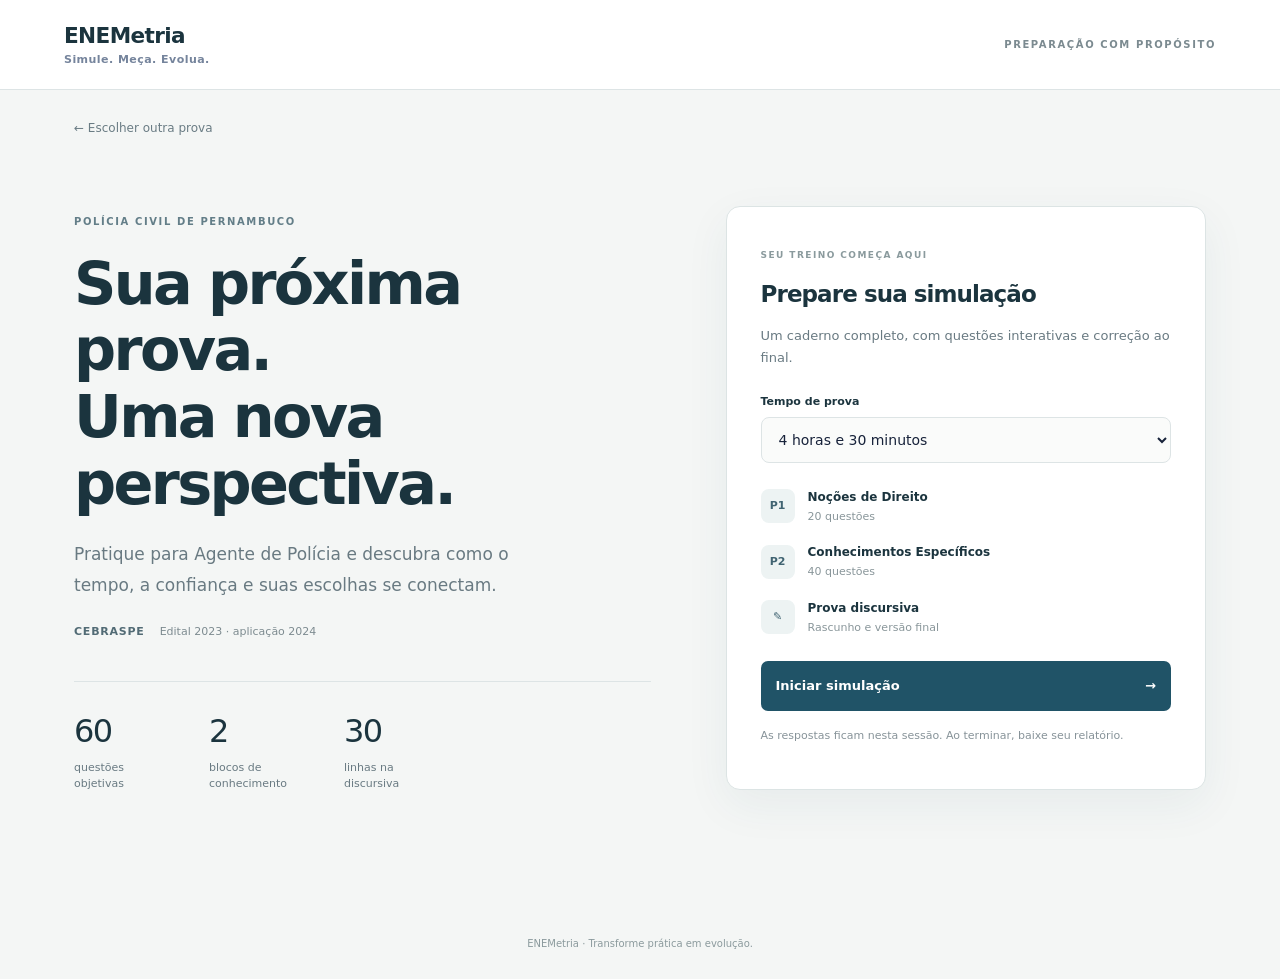
==== pcpe.html @ 859ebe17 "Style the PC PE finalization confirmation within the page" ====
<!doctype html>
<html lang="pt-BR">
<head>
  <meta charset="utf-8"><meta name="viewport" content="width=device-width,initial-scale=1">
  <meta name="theme-color" content="#183d51"><title>PC PE · Agente de Polícia | ENEMetria</title>
  <link rel="stylesheet" href="concursos.css"><link rel="stylesheet" href="pcpe-simulator.css?v=20261107d">
</head>
<body class="pcpe-page">
<header class="top"><a class="brand" href="index.html">ENEMetria <span>Simule. Meça. Evolua.</span></a><span class="header-label">PREPARAÇÃO COM PROPÓSITO</span></header>
<main class="shell">
  <a class="back" href="index.html">← Escolher outra prova</a>
  <section id="setup" class="setup-layout">
    <div class="intro"><p class="eyebrow">POLÍCIA CIVIL DE PERNAMBUCO</p><h1>Sua próxima prova.<br>Uma nova perspectiva.</h1><p class="intro-copy">Pratique para Agente de Polícia e descubra como o tempo, a confiança e suas escolhas se conectam.</p><div class="exam-id"><span>CEBRASPE</span><span>Edital 2023 · aplicação 2024</span></div><div class="setup-facts"><div><strong>60</strong><span>questões objetivas</span></div><div><strong>2</strong><span>blocos de conhecimento</span></div><div><strong>30</strong><span>linhas na discursiva</span></div></div></div>
    <div class="setup-card"><span class="step-label">SEU TREINO COMEÇA AQUI</span><h2>Prepare sua simulação</h2><p>Um caderno completo, com questões interativas e correção ao final.</p><label for="duration">Tempo de prova</label><select id="duration"><option value="270">4 horas e 30 minutos</option><option value="300">5 horas</option></select><div class="setup-outline"><p><b>P1</b><span>Noções de Direito<small>20 questões</small></span></p><p><b>P2</b><span>Conhecimentos Específicos<small>40 questões</small></span></p><p><b>✎</b><span>Prova discursiva<small>Rascunho e versão final</small></span></p></div><button id="start" class="primary-action">Iniciar simulação <span>→</span></button><p class="session-note">As respostas ficam nesta sessão. Ao terminar, baixe seu relatório.</p></div>
  </section>
  <section id="exam" hidden>
    <div class="exam-heading"><div><p class="eyebrow">AGENTE DE POLÍCIA · PC PE</p><h1>Seu caderno de prova</h1></div><span class="exam-id">CEBRASPE · 2024</span></div>
    <div class="test-head"><div class="clock-group"><div><span>TEMPO DECORRIDO</span><strong id="elapsed">00:00:00</strong></div><div><span>TEMPO RESTANTE</span><strong id="remaining">04:30:00</strong></div></div><div class="actions"><button id="pause" class="secondary">Pausar</button><button id="finish">Finalizar prova</button></div></div>
    <p id="paused" class="pause-notice" hidden>Simulação pausada. Retome quando estiver pronto.</p>
    <div id="workspace"><div id="stats" class="stats-grid" aria-live="off"></div><div id="area-times" class="area-times"></div>
      <section class="block-card"><div class="block-heading"><span class="block-number">P1</span><div><h2>Noções de Direito</h2><p>Questões 01–20</p></div><span id="p1-progress" class="block-progress">0 de 20</span></div><div id="p1"></div></section>
      <section class="block-card"><div class="block-heading"><span class="block-number">P2</span><div><h2>Conhecimentos Específicos</h2><p>Questões 21–60</p></div><span id="p2-progress" class="block-progress">0 de 40</span></div><div id="p2"></div></section>
      <div class="legend"><span><i class="legend-unseen"></i>Não visitada</span><span><i class="legend-answered"></i>Respondida</span><span><i class="legend-skipped"></i>Pulada</span></div>
      <section class="essay-card"><div><p class="eyebrow">PROVA DISCURSIVA</p><h2>Integração dos sistemas de informação em segurança pública</h2><p>Organize suas ideias no rascunho e redija sua versão final.</p></div><div class="actions"><button id="draft" class="secondary">Abrir rascunho</button><button id="final-text">Abrir versão final</button></div></section>
    </div>
  </section>
  <section id="results" hidden><div class="result-heading"><p class="eyebrow">CADA SIMULAÇÃO É UM PASSO ADIANTE</p><h1>Seu desempenho, em perspectiva.</h1><p id="summary"></p><p class="key-note">Correção pelo gabarito oficial <strong>preliminar</strong> fornecido · aplicação em 25/02/2024.</p></div><div id="score-cards" class="score-cards"></div><section class="block-card"><h2>Desempenho por disciplina</h2><div id="subject-results" class="table-scroll"></div></section><section class="block-card"><h2>Sua estratégia de prova</h2><div id="strategy"></div></section><section class="block-card"><h2>Revisão das questões</h2><p class="muted">Compare sua resposta com o gabarito preliminar e observe seu tempo e confiança.</p><div id="question-results" class="table-scroll"></div></section><details class="report-details"><summary>Consultar gabarito preliminar utilizado</summary><div id="answer-key" class="answer-key"></div></details><div class="results-actions"><button id="download">Baixar relatório completo · TXT</button><button id="again" class="secondary">Nova simulação</button></div></section>
</main>
<footer>ENEMetria · Transforme prática em evolução.</footer>
<dialog id="question-dialog" class="exam-dialog" aria-labelledby="question-title">
  <div class="viewer-toolbar"><div><span class="viewer-label">CADERNO DE PROVA</span><span id="question-subject"></span></div><div class="viewer-tools"><span id="question-time">00:00</span><button id="pause-question" class="toolbar-pause" aria-label="Pausar prova">Pausar</button><button id="close-question" class="close-icon" aria-label="Fechar questão" title="Fechar questão">×</button></div></div>
  <div id="question-scroll" class="paper-scroll"><article class="exam-paper"><div class="paper-masthead"><span>CEBRASPE · PC PE</span><span>AGENTE DE POLÍCIA · 2024</span></div><div id="context" class="paper-context"></div><div class="question-heading"><h2 id="question-title" tabindex="-1"></h2><span id="question-block"></span></div><div id="figure"></div><div id="prompt" class="reading"></div><div id="alternatives" role="group" aria-label="Alternativas"></div></article></div>
  <div class="response-footer"><div id="confidence" hidden><div class="confidence-caption"><strong>Qual é seu nível de confiança?</strong><span>1 · muito baixa &nbsp; / &nbsp; 5 · muito alta</span></div><div id="confidence-buttons" class="confidence-options" role="group" aria-label="Nível de confiança"></div></div><p id="confidence-warning" class="confidence-warning" role="alert" hidden></p><p id="saved" class="saved-status" role="status">Selecione uma alternativa ou feche a questão para pulá-la.</p></div>
</dialog>
<dialog id="essay-dialog" class="exam-dialog essay-dialog" aria-labelledby="essay-title"><div class="viewer-toolbar"><div><span class="viewer-label">PROVA DISCURSIVA</span><span id="essay-title"></span></div><div class="viewer-tools"><button id="pause-essay" class="toolbar-pause">Pausar</button><button id="close-essay" class="close-icon" aria-label="Fechar discursiva" title="Fechar discursiva">×</button></div></div><div class="paper-scroll"><article class="exam-paper"><div class="paper-masthead"><span>CEBRASPE · PC PE</span><span>ATÉ 30 LINHAS</span></div><details class="discursive-proposal" open><summary>Proposta da prova discursiva</summary><div id="discursive-text" class="reading"></div></details><label for="essay">Sua resposta</label><textarea id="essay" rows="18" placeholder="Comece a escrever aqui..."></textarea><p id="essay-count" class="muted"></p><p class="session-note">A quebra das linhas varia com a tela. Confira o limite de 30 linhas no formato definitivo. A redação é registrada para revisão, sem nota automática.</p></article></div></dialog>
<dialog id="finish-dialog" class="finish-dialog" aria-labelledby="finish-title"><p class="eyebrow">CONCLUIR SIMULAÇÃO</p><h2 id="finish-title">Pronto para conferir seu desempenho?</h2><p id="finish-overview"></p><p class="muted">Ao finalizar, suas respostas serão comparadas com o gabarito preliminar.</p><div class="actions"><button id="cancel-finish" class="secondary">Voltar à prova</button><button id="confirm-finish">Finalizar e corrigir</button></div></dialog>
<script src="pcpe-questions.js?v=20261107b"></script><script src="pcpe.js?v=20261107d"></script>
</body></html>
---- concursos.css ----
:root{font-family:Inter,system-ui,-apple-system,"Segoe UI",sans-serif;color:#17223a;background:#f5f7fb;line-height:1.5}*{box-sizing:border-box}body{margin:0}.top{background:#fff;border-bottom:1px solid #e1e7f0;padding:20px max(5vw,24px)}.brand{font-size:1.35rem;font-weight:800;color:#162f5d;text-decoration:none;letter-spacing:-.03em}.brand span{display:block;font-size:.69rem;letter-spacing:.04em;color:#75849c;font-weight:600}.home{max-width:1100px;margin:0 auto;padding:85px 24px}.eyebrow,.tag{color:#326bbd;font-weight:800;letter-spacing:.12em;font-size:.72rem}.home h1{font-size:clamp(2.6rem,6vw,4.7rem);letter-spacing:-.055em;line-height:1.08;margin:12px 0}.lead{font-size:1.15rem;max-width:620px;color:#63728a}.cards{display:grid;grid-template-columns:repeat(2,1fr);gap:22px;margin-top:52px}.card{display:flex;flex-direction:column;text-decoration:none;background:#fff;border:1px solid #e0e7f0;color:#182744;border-radius:18px;padding:30px;min-height:270px;box-shadow:0 12px 35px #21334a0a;transition:transform .2s,box-shadow .2s}.card:hover,.card:focus-visible{transform:translateY(-4px);box-shadow:0 18px 40px #21334a1c}.icon{font-size:1.5rem;color:#ba6a1b;background:#fff2e1;width:48px;height:48px;border-radius:14px;display:grid;place-items:center;margin-bottom:22px}.icon.blue{background:#e8f0ff;color:#326bbd}.card h2{font-size:2rem;letter-spacing:-.04em;margin:6px 0}.card p{color:#68778c;margin:0 0 26px;max-width:370px}.card strong{color:#285fae;margin-top:auto}.card strong span{padding-left:8px}footer{text-align:center;color:#8390a2;font-size:.8rem;padding:28px}.shell{max-width:1120px;margin:auto;padding:35px 24px 70px}.back{color:#326bbd;text-decoration:none;font-weight:700}.hero{margin:34px 0 25px}.hero h1{font-size:clamp(2rem,5vw,3.5rem);letter-spacing:-.04em;margin:3px 0}.hero p{color:#63728a;max-width:750px}.panel{background:#fff;border:1px solid #dfe7f2;border-radius:16px;padding:24px;margin:18px 0;box-shadow:0 8px 24px #21334a08}.panel h2{margin:0 0 8px;font-size:1.3rem}.muted{color:#61718a}.facts{display:flex;gap:12px;flex-wrap:wrap;margin:20px 0}.fact{background:#edf3fd;border-radius:10px;padding:10px 14px;font-size:.9rem;font-weight:650;color:#244c87}label{display:block;font-weight:650;margin:14px 0 6px}select,input,textarea{font:inherit;border:1px solid #cad5e3;border-radius:8px;padding:10px;color:#17223a;background:white;max-width:100%}textarea{width:100%;resize:vertical}button,.button{font:inherit;font-weight:700;border:0;border-radius:9px;padding:11px 17px;background:#245eb0;color:#fff;cursor:pointer;text-decoration:none;display:inline-block}button:hover,.button:hover{background:#174887}.secondary{background:#e9eff8;color:#274a79}.secondary:hover{background:#d9e5f4}.danger{background:#fff0ed;color:#a5362b}.danger:hover{background:#ffe1dc}.actions{display:flex;flex-wrap:wrap;gap:10px;margin-top:18px}.hidden{display:none!important}.test-head{display:flex;align-items:center;justify-content:space-between;gap:15px;flex-wrap:wrap;position:sticky;top:0;z-index:2;background:#f5f7fb;padding:12px 0}.timer{font-size:1.7rem;font-weight:800;font-variant-numeric:tabular-nums;color:#1c4e93}.grid{display:grid;grid-template-columns:repeat(auto-fill,minmax(200px,1fr));gap:10px}.question{border:1px solid #e3e9f1;border-radius:10px;padding:10px}.question strong{display:block;margin-bottom:5px}.choices{display:flex;flex-wrap:wrap;gap:3px}.choices label{display:flex;align-items:center;gap:2px;font-weight:500;margin:0;font-size:.85rem}.choices input{padding:0;accent-color:#245eb0}.report{white-space:pre-line}.meter{height:10px;background:#e8eef7;border-radius:9px;overflow:hidden}.meter span{display:block;background:#3478d0;height:100%}.notice{background:#fff8e8;border-left:4px solid #e7af3e;padding:12px 14px;border-radius:5px;color:#745922}.pdf-frame{width:100%;height:70vh;border:1px solid #dce4ef;border-radius:8px}.progress{font-size:.85rem;color:#536980}.results-grid{display:grid;grid-template-columns:repeat(auto-fit,minmax(180px,1fr));gap:12px}.result-box{padding:15px;background:#f1f5fb;border-radius:10px}.result-box strong{display:block;font-size:1.5rem}.review{columns:3;line-height:1.9}.alert{color:#a13225;font-weight:700}@media(max-width:650px){.home{padding:50px 20px}.cards{grid-template-columns:1fr;margin-top:35px}.card{min-height:230px}.shell{padding:25px 16px 60px}.panel{padding:17px}.review{columns:1}.grid{grid-template-columns:repeat(auto-fill,minmax(160px,1fr))}}
---- pcpe-simulator.css ----
[hidden]{display:none!important}
.pcpe-page{--ink:#1b343e;--teal:#205367;--muted:#697a82;--line:#dde4e5;--paper:#fffefa;background:#f4f6f5;color:var(--ink)}
.pcpe-page .top{display:flex;justify-content:space-between;align-items:center;background:#fff;border-bottom:1px solid var(--line);padding:20px max(5vw,24px)}.pcpe-page .brand{color:var(--ink)}.header-label{color:#7b8a90;font-size:10px;font-weight:700;letter-spacing:.16em}.pcpe-page .shell{max-width:1180px;padding-top:25px}.pcpe-page .back{font-size:12px;color:#6a7c84;font-weight:500}.pcpe-page button{background:var(--teal);border-radius:7px;font-size:13px;transition:background .16s,box-shadow .16s}.pcpe-page button:hover{background:#143f52}.pcpe-page button.secondary{background:#edf1f1;color:#34515d}.pcpe-page button.secondary:hover{background:#e0e8e8}.pcpe-page .eyebrow{font-size:10px;color:#637e88;letter-spacing:.16em}.pcpe-page h1,.pcpe-page h2,.pcpe-page h3{color:var(--ink)}.pcpe-page h1{letter-spacing:-.045em;line-height:1.13}.setup-layout{display:grid;grid-template-columns:1.2fr 1fr;gap:75px;align-items:center;padding:65px 0 45px}.intro h1{font-size:clamp(2.7rem,4.6vw,4.2rem);font-weight:650;margin:22px 0}.intro-copy{font-size:17px;color:var(--muted);line-height:1.8;max-width:480px}.exam-id{display:flex;gap:15px;color:#7d8b90;font-size:11px;margin:24px 0}.exam-id span:first-child{font-weight:800;color:#526b75;letter-spacing:.07em}.setup-facts{display:flex;gap:35px;border-top:1px solid var(--line);margin-top:40px;padding-top:25px}.setup-facts strong{display:block;font-size:32px;font-weight:500;letter-spacing:-.05em}.setup-facts span{display:block;font-size:11px;color:var(--muted);max-width:100px;line-height:1.5;margin-top:5px}.setup-card{background:white;padding:34px;border:1px solid #dce4e4;border-radius:14px;box-shadow:0 15px 45px #254b5910}.step-label{font-size:9px;letter-spacing:.16em;color:#8a9a9d;font-weight:750}.setup-card h2{font-size:23px;letter-spacing:-.04em;margin:12px 0}.setup-card>p{font-size:13px;color:var(--muted);line-height:1.7}.setup-card label{font-size:11px;margin-top:25px}.setup-card select{width:100%;border-color:var(--line);font-size:14px;padding:13px;background:#fafbfa}.setup-outline{margin:25px 0}.setup-outline p{display:flex;gap:13px;align-items:center;margin:18px 0}.setup-outline b{background:#edf3f3;border-radius:8px;display:grid;place-items:center;width:34px;height:34px;font-size:11px;color:#416472}.setup-outline span{font-size:12px;font-weight:650}.setup-outline small{display:block;font-size:11px;font-weight:400;color:#89969a;margin-top:3px}.pcpe-page .primary-action{width:100%;display:flex;justify-content:space-between;padding:15px}.pcpe-page .session-note{font-size:11px;line-height:1.6;color:#879399;margin-top:16px}.exam-heading{display:flex;align-items:center;justify-content:space-between;margin:35px 0 25px}.exam-heading h1{font-size:32px;margin:8px 0}.pcpe-page .test-head{background:#fff;border:1px solid var(--line);border-radius:10px;padding:15px 22px;top:10px;box-shadow:0 6px 25px #254b5908;margin-bottom:20px}.clock-group{display:flex;gap:40px}.clock-group span{display:block;font-size:8px;color:#84969b;letter-spacing:.12em}.clock-group strong{font-size:22px;font-variant-numeric:tabular-nums;font-weight:550;letter-spacing:-.03em}.pcpe-page .actions{margin-top:0}.stats-grid{display:grid;grid-template-columns:repeat(4,1fr);gap:12px;margin:20px 0 12px}.stat{padding:18px 20px;background:#eef2f1;border-radius:9px}.stat strong{font-size:25px;letter-spacing:-.04em;display:block;font-weight:550}.stat span{font-size:11px;color:#7a898f}.area-times{font-size:11px;color:#849397;padding:2px 0 15px;line-height:2}.block-card{background:white;border:1px solid var(--line);border-radius:12px;padding:26px;margin:18px 0}.block-heading{display:flex;align-items:center;gap:14px;margin-bottom:24px;padding-bottom:20px;border-bottom:1px solid #edf0ef}.block-number{width:44px;height:44px;display:grid;place-items:center;background:#eaf1f1;border-radius:10px;color:#386172;font-size:14px;font-weight:750}.block-heading h2{margin:0;font-size:19px;letter-spacing:-.03em}.block-heading p{margin:3px 0 0;font-size:11px;color:#839296}.block-progress{margin-left:auto;font-size:11px;color:#6f858d}.subject-group{display:grid;grid-template-columns:210px 1fr;gap:20px;padding:11px 0}.subject-group h3{font-size:11px;font-weight:550;color:#687d86;margin:10px 0}.question-panel{display:flex;gap:7px;flex-wrap:wrap}.pcpe-page .q-button{width:39px;height:39px;padding:0;background:#f7f9f8;color:#6e828a;border:1px solid #e3e9e8;font-size:12px;font-weight:550}.pcpe-page .q-button:hover{background:#e6eeee;color:#214c60}.pcpe-page .q-button.answered{background:#28566a;color:white;border-color:#28566a}.pcpe-page .q-button.skipped{background:#fbf0d7;color:#8d701f;border-color:#efdfb5}.pcpe-page .q-button.active{box-shadow:0 0 0 2px #8caebd}.legend{display:flex;justify-content:flex-end;gap:18px;font-size:10px;color:#869397;margin:18px 0 25px}.legend span{display:flex;align-items:center;gap:5px}.legend i{width:8px;height:8px;border-radius:2px;border:1px solid #d5dfdf}.legend-answered{background:#28566a}.legend-skipped{background:#fbf0d7}.essay-card{display:flex;justify-content:space-between;align-items:center;gap:25px;border:1px solid #d8e2e3;background:#edf2f2;padding:28px;border-radius:12px}.essay-card h2{font-size:20px;max-width:580px;line-height:1.4;letter-spacing:-.02em}.essay-card p:not(.eyebrow){font-size:12px;color:#7c8c93}.essay-card .actions{flex-shrink:0;max-width:180px}.pause-notice{padding:24px;background:#fdf5e4;border-radius:10px;color:#89723c}
/* A clean viewer around a typeset exam sheet. */
.exam-dialog{border:1px solid #dce1e2;border-radius:12px;padding:0;width:min(1040px,96vw);max-width:1040px;height:min(900px,94dvh);max-height:94dvh;color:#202c32;box-shadow:0 35px 120px #0b263a55;background:#e9eded;overflow:hidden}.exam-dialog[open]{display:grid;grid-template-rows:auto minmax(0,1fr) auto}.exam-dialog::backdrop{background:#142c3dbb;backdrop-filter:blur(3px)}.viewer-toolbar{display:flex;justify-content:space-between;align-items:center;gap:15px;background:#fafcfc;border-bottom:1px solid #d8e0e1;padding:14px 22px;font-family:Inter,system-ui,sans-serif}.viewer-toolbar>div:first-child{display:flex;flex-direction:column;gap:3px}.viewer-label{font-size:8px;font-weight:750;letter-spacing:.16em;color:#91a0a5}.viewer-toolbar #question-subject,.viewer-toolbar #essay-title{font-size:12px;font-weight:600;color:#455f6b}.viewer-tools{display:flex;align-items:center;gap:15px}.viewer-tools #question-time{font-size:12px;font-variant-numeric:tabular-nums;color:#778b94}.pcpe-page .toolbar-pause{font-size:11px;padding:5px 8px;background:transparent;color:#597581;border:1px solid #dce5e6}.pcpe-page .close-icon{font-size:27px;font-weight:300;line-height:1;width:32px;height:32px;padding:0;background:transparent;color:#687e86;display:grid;place-items:center;border-radius:50%}.pcpe-page .close-icon:hover{background:#e8eeee;color:#173b4e}.paper-scroll{overflow:auto;overscroll-behavior:contain;scrollbar-gutter:stable;padding:30px 40px}.exam-paper{max-width:800px;margin:0 auto;background:var(--paper);padding:42px 50px 50px;box-shadow:0 2px 9px #35495313;min-height:100%;font-family:Georgia,'Times New Roman',serif;font-size:17px;line-height:1.65;color:#262d31}.paper-masthead{display:flex;justify-content:space-between;gap:15px;border-bottom:1px solid #7d8588;padding-bottom:11px;margin-bottom:26px;font-family:system-ui,sans-serif;font-size:8px;letter-spacing:.08em;color:#6c7579;font-weight:650}.question-heading{display:flex;justify-content:space-between;align-items:center;border-top:2px solid #303e44;border-bottom:1px solid #c4c8c8;margin:25px 0 20px;padding:8px 0}.question-heading h2{margin:0;font-family:Georgia,'Times New Roman',serif;font-size:19px;font-weight:bold;color:#263b44}.question-heading span{font-size:9px;font-family:system-ui,sans-serif;color:#899196;letter-spacing:.07em}.reading{line-height:1.7;white-space:normal}.reading p{margin:0 0 1em;text-align:justify;overflow-wrap:break-word}.reading p:last-child{margin-bottom:0}.paper-context{margin-bottom:32px}.context-title{font-family:Georgia,serif;font-size:14px;font-weight:700;margin:0 0 15px}.paper-context .reading{font-size:16px;line-height:1.65}.roman-item{display:grid;grid-template-columns:30px 1fr;gap:8px;margin:13px 0;text-align:justify}.roman-item strong{font-weight:400}.pcpe-page .alternative{display:flex;align-items:baseline;gap:15px;width:100%;border:1px solid transparent;background:transparent;color:#30383c;text-align:left;padding:11px 10px;margin:4px -10px;box-sizing:content-box;border-radius:5px;font:inherit;line-height:1.55;white-space:normal;font-weight:400}.pcpe-page .alternative:hover{background:#eff3f2;border-color:#e1e8e6}.alternative .choice-letter{font-family:system-ui,sans-serif;border:1px solid #a1adb0;border-radius:50%;font-size:11px;font-weight:600;min-width:23px;height:23px;line-height:22px;text-align:center;flex-shrink:0;color:#61727a}.alternative .choice-text{white-space:pre-line}.pcpe-page .alternative.selected{background:#eaf1f3;border-color:#bacdd4;color:#203f50}.alternative.selected .choice-letter{background:#2b5a6d;color:white;border-color:#2b5a6d}.response-footer{background:#fff;border-top:1px solid #d6e0e2;padding:14px 24px;font-family:system-ui,sans-serif}.response-footer #confidence{display:flex;justify-content:space-between;align-items:center;gap:20px}.confidence-caption strong{display:block;font-size:12px;font-weight:650;color:#345363}.confidence-caption span{display:block;font-size:10px;color:#8c9b9f;margin-top:4px}.confidence-options{display:flex;gap:7px}.pcpe-page .confidence-options button{background:#f3f6f6;color:#3d626f;border:1px solid #cfdddf;width:38px;height:38px;padding:0;border-radius:50%;font-size:13px}.pcpe-page .confidence-options button:hover{background:#28566a;border-color:#28566a;color:#fff}.saved-status{font-size:11px;color:#7c8e96;line-height:1.5;margin:0}.saved-status.success{color:#36705d}.response-footer #confidence:not([hidden])~.saved-status{margin-top:7px}.confidence-warning{font-size:12px;line-height:1.5;color:#965824;background:#fff5e8;border-left:3px solid #d6a059;padding:9px 12px;margin:10px 0 0;border-radius:3px}.paper-scroll table{border-collapse:collapse;margin:20px auto;font:14px Georgia,serif;background:#fffefa;color:#2c363a}.paper-scroll th,.paper-scroll td{border:1px solid #939c9d;padding:5px 10px;text-align:center}.paper-scroll th{font-weight:700;background:#f0f1ed}.table-scroll{overflow-x:auto}.figure-caption{font-size:12px;text-align:center;color:#747d7f}.chart{width:100%;max-width:650px;display:block;margin:15px auto}.exam-paper #figure h3{font-size:14px;text-align:center;font-weight:400}.discursive-proposal summary{font-size:16px;font-weight:700;cursor:pointer;margin:15px 0}.discursive-proposal .reading{font-size:15px}.exam-paper label{font-family:system-ui,sans-serif;font-size:12px;margin:25px 0 10px}.essay-dialog{grid-template-rows:auto minmax(0,1fr)!important}.essay-dialog textarea{font:17px/30px Georgia,serif;border:1px solid #d7dedc;border-radius:2px;padding:10px 13px;background:repeating-linear-gradient(#fffefa,#fffefa 29px,#e5e8e4 29px,#e5e8e4 30px);width:100%;resize:vertical}.essay-dialog .muted{font-family:system-ui,sans-serif;font-size:11px}.result-heading{max-width:750px;margin:45px 0 30px}.result-heading h1{font-size:42px;font-weight:600}.result-heading>p:not(.eyebrow){color:#7f8f96;font-size:13px}.key-note{font-size:11px!important;color:#8b999e!important}.score-cards{display:grid;grid-template-columns:repeat(3,1fr);gap:16px}.score-card{background:#fff;border:1px solid var(--line);border-radius:12px;padding:24px}.score-card.featured{background:#214f61;color:#fff;border-color:#214f61}.score-card>span{font-size:11px;color:#7f939b}.score-card.featured>span{color:#b7d0d8}.score-card strong{font-size:42px;font-weight:500;letter-spacing:-.06em;display:block;margin:9px 0}.score-card strong small{font-size:19px;opacity:.5;letter-spacing:0}.score-card p{font-size:11px;color:#88999f}.score-card.featured p{color:#b7d0d8}.score-card .score-bar{height:4px;background:#e8eeee;border-radius:4px;overflow:hidden}.score-card.featured .score-bar{background:#527785}.score-bar span{display:block;height:100%;background:#75a99d}.block-card>h2{font-size:18px;font-weight:600;letter-spacing:-.03em;margin:0 0 20px}.block-card table{width:100%;border-collapse:collapse;font-size:12px}.block-card th{font-size:9px;font-weight:600;color:#8b9ba1;letter-spacing:.04em;text-transform:uppercase;text-align:left;border-bottom:1px solid #dce5e5;padding:10px}.block-card td{padding:12px 10px;border-bottom:1px solid #edf1f0;color:#5d7781}.badge{font-size:10px;display:inline-block;background:#eef5f1;color:#398067;padding:3px 8px;border-radius:5px;white-space:nowrap}.badge.wrong{color:#a05955;background:#f9eeec}.badge.blank{color:#9a8a68;background:#f6f2e9}.strategy-grid{display:grid;grid-template-columns:repeat(4,1fr);gap:12px}.strategy-grid span{font-size:11px;color:#8a999f}.strategy-grid strong{display:block;font-size:23px;font-weight:500;color:#3a5c6c;margin-bottom:5px}.results-actions{display:flex;gap:12px;margin:25px 0}.report-details{font-size:12px;color:#7a8b91;margin:25px 0}.report-details summary{cursor:pointer}.answer-key{line-height:2.4;word-spacing:10px;padding:20px;background:white;border:1px solid var(--line);border-radius:8px;margin-top:10px}.pcpe-page button:focus-visible,.pcpe-page a:focus-visible{outline:3px solid #c99e54;outline-offset:3px}.pcpe-page footer{font-size:10px;color:#8b9a9d}
@media(max-width:900px){.setup-layout{gap:30px}.intro h1{font-size:40px}.setup-card{padding:25px}.subject-group{grid-template-columns:170px 1fr}.essay-card{display:block}.essay-card .actions{max-width:none;margin-top:20px}.paper-scroll{padding:20px}.exam-paper{padding:30px 35px}.strategy-grid{grid-template-columns:repeat(2,1fr)}}
@media(max-width:600px){.header-label{display:none}.pcpe-page .top{padding:17px 20px}.pcpe-page .shell{padding:20px 16px 45px}.setup-layout{grid-template-columns:1fr;padding:30px 0;gap:30px}.intro h1{font-size:38px}.intro-copy{font-size:15px}.setup-facts{gap:30px;margin-top:25px;padding-top:20px}.setup-facts strong{font-size:28px}.exam-heading h1{font-size:26px}.exam-heading .exam-id{display:none}.pcpe-page .test-head{padding:13px;gap:15px;top:5px}.clock-group{gap:24px}.clock-group strong{font-size:20px}.clock-group span{font-size:7px}.pcpe-page .test-head .actions{margin:0}.pcpe-page .test-head button{font-size:11px;padding:9px 12px}.stats-grid{grid-template-columns:repeat(2,1fr);gap:8px}.stat{padding:13px 16px}.stat strong{font-size:22px}.block-card{padding:18px 15px}.block-heading{gap:10px}.block-heading h2{font-size:16px}.block-number{width:34px;height:34px;font-size:11px}.block-progress{font-size:10px}.subject-group{display:block;padding:6px 0}.subject-group h3{margin:10px 0;font-size:10px}.pcpe-page .q-button{width:38px;height:38px}.question-panel{gap:6px}.legend{justify-content:center;font-size:9px;gap:13px}.essay-card{padding:20px}.essay-card h2{font-size:18px}.exam-dialog{width:100vw;max-width:100vw;height:100dvh;max-height:100dvh;border-radius:0;border:0;margin:0}.viewer-toolbar{padding:10px 12px;gap:7px}.viewer-tools{gap:7px}.viewer-label{font-size:7px}.viewer-toolbar #question-subject{font-size:10px;max-width:160px}.viewer-tools #question-time{font-size:10px}.pcpe-page .toolbar-pause{font-size:9px;padding:4px 6px}.paper-scroll{padding:12px 8px;scrollbar-gutter:auto}.exam-paper{padding:25px 20px 35px;font-size:16px;line-height:1.6}.paper-masthead{font-size:6.5px;letter-spacing:.03em;gap:5px}.paper-context .reading{font-size:15px}.question-heading h2{font-size:18px}.pcpe-page .alternative{gap:11px;padding:10px 6px;margin:4px -6px;font-size:15px}.alternative .choice-letter{min-width:21px;height:21px;line-height:20px;font-size:10px}.response-footer{padding:12px 15px}.response-footer #confidence{gap:8px;align-items:center}.confidence-caption strong{font-size:10px;max-width:140px}.confidence-caption span{font-size:8px}.confidence-options{gap:4px}.pcpe-page .confidence-options button{width:30px;height:30px;font-size:11px}.saved-status{font-size:10px}.confidence-warning{font-size:10px}.score-cards{grid-template-columns:1fr}.score-card{padding:20px}.score-card strong{font-size:36px}.result-heading h1{font-size:32px}.strategy-grid{grid-template-columns:repeat(2,1fr)}.results-actions{flex-direction:column}.paper-scroll th,.paper-scroll td{padding:4px 6px;font-size:12px}}

.finish-dialog{border:1px solid #dce4e4;border-radius:14px;padding:32px;width:min(460px,92vw);background:#fff;color:#294957;box-shadow:0 25px 90px #16344840}.finish-dialog::backdrop{background:#142c3daa;backdrop-filter:blur(3px)}.finish-dialog h2{font-size:25px;line-height:1.3;letter-spacing:-.03em}.finish-dialog p{font-size:13px;line-height:1.7}.finish-dialog .actions{margin-top:25px;justify-content:flex-end}
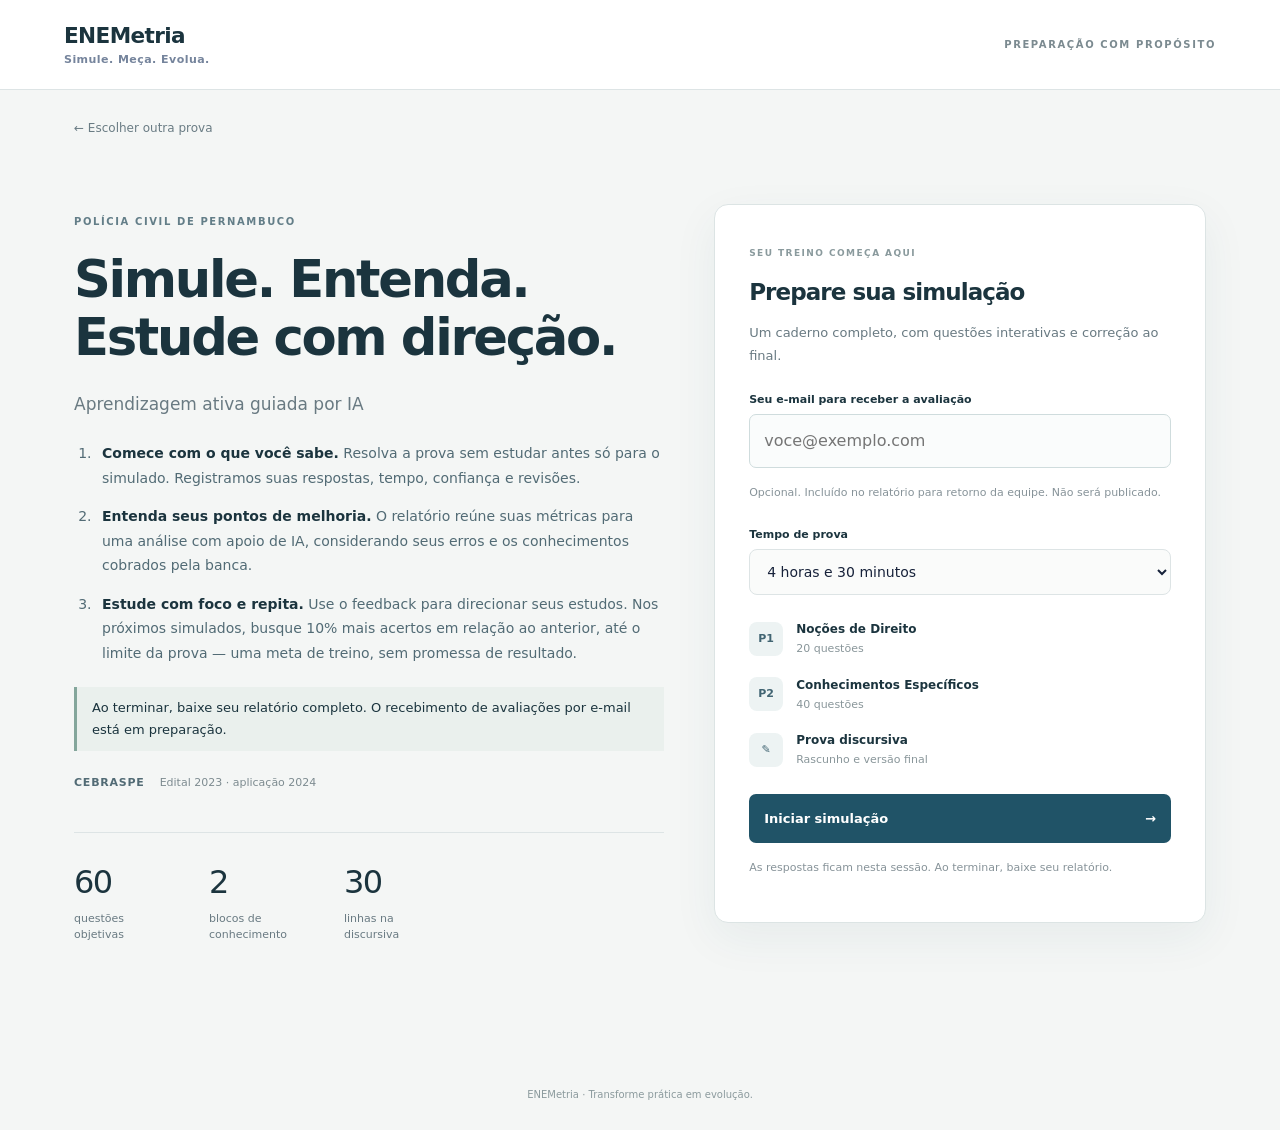
==== commit cdb7cbac: "Explain guided learning method and prepare private report delivery" ====
--- a/pcpe.html
+++ b/pcpe.html
@@ -1,39 +1,39 @@
-<!doctype html>
-<html lang="pt-BR">
-<head>
-  <meta charset="utf-8"><meta name="viewport" content="width=device-width,initial-scale=1">
-  <meta name="theme-color" content="#183d51"><title>PC PE · Agente de Polícia | ENEMetria</title>
-  <link rel="stylesheet" href="concursos.css"><link rel="stylesheet" href="pcpe-simulator.css?v=20261107d">
-</head>
-<body class="pcpe-page">
-<header class="top"><a class="brand" href="index.html">ENEMetria <span>Simule. Meça. Evolua.</span></a><span class="header-label">PREPARAÇÃO COM PROPÓSITO</span></header>
-<main class="shell">
-  <a class="back" href="index.html">← Escolher outra prova</a>
-  <section id="setup" class="setup-layout">
-    <div class="intro"><p class="eyebrow">POLÍCIA CIVIL DE PERNAMBUCO</p><h1>Sua próxima prova.<br>Uma nova perspectiva.</h1><p class="intro-copy">Pratique para Agente de Polícia e descubra como o tempo, a confiança e suas escolhas se conectam.</p><div class="exam-id"><span>CEBRASPE</span><span>Edital 2023 · aplicação 2024</span></div><div class="setup-facts"><div><strong>60</strong><span>questões objetivas</span></div><div><strong>2</strong><span>blocos de conhecimento</span></div><div><strong>30</strong><span>linhas na discursiva</span></div></div></div>
-    <div class="setup-card"><span class="step-label">SEU TREINO COMEÇA AQUI</span><h2>Prepare sua simulação</h2><p>Um caderno completo, com questões interativas e correção ao final.</p><label for="duration">Tempo de prova</label><select id="duration"><option value="270">4 horas e 30 minutos</option><option value="300">5 horas</option></select><div class="setup-outline"><p><b>P1</b><span>Noções de Direito<small>20 questões</small></span></p><p><b>P2</b><span>Conhecimentos Específicos<small>40 questões</small></span></p><p><b>✎</b><span>Prova discursiva<small>Rascunho e versão final</small></span></p></div><button id="start" class="primary-action">Iniciar simulação <span>→</span></button><p class="session-note">As respostas ficam nesta sessão. Ao terminar, baixe seu relatório.</p></div>
-  </section>
-  <section id="exam" hidden>
-    <div class="exam-heading"><div><p class="eyebrow">AGENTE DE POLÍCIA · PC PE</p><h1>Seu caderno de prova</h1></div><span class="exam-id">CEBRASPE · 2024</span></div>
-    <div class="test-head"><div class="clock-group"><div><span>TEMPO DECORRIDO</span><strong id="elapsed">00:00:00</strong></div><div><span>TEMPO RESTANTE</span><strong id="remaining">04:30:00</strong></div></div><div class="actions"><button id="pause" class="secondary">Pausar</button><button id="finish">Finalizar prova</button></div></div>
-    <p id="paused" class="pause-notice" hidden>Simulação pausada. Retome quando estiver pronto.</p>
-    <div id="workspace"><div id="stats" class="stats-grid" aria-live="off"></div><div id="area-times" class="area-times"></div>
-      <section class="block-card"><div class="block-heading"><span class="block-number">P1</span><div><h2>Noções de Direito</h2><p>Questões 01–20</p></div><span id="p1-progress" class="block-progress">0 de 20</span></div><div id="p1"></div></section>
-      <section class="block-card"><div class="block-heading"><span class="block-number">P2</span><div><h2>Conhecimentos Específicos</h2><p>Questões 21–60</p></div><span id="p2-progress" class="block-progress">0 de 40</span></div><div id="p2"></div></section>
-      <div class="legend"><span><i class="legend-unseen"></i>Não visitada</span><span><i class="legend-answered"></i>Respondida</span><span><i class="legend-skipped"></i>Pulada</span></div>
-      <section class="essay-card"><div><p class="eyebrow">PROVA DISCURSIVA</p><h2>Integração dos sistemas de informação em segurança pública</h2><p>Organize suas ideias no rascunho e redija sua versão final.</p></div><div class="actions"><button id="draft" class="secondary">Abrir rascunho</button><button id="final-text">Abrir versão final</button></div></section>
-    </div>
-  </section>
-  <section id="results" hidden><div class="result-heading"><p class="eyebrow">CADA SIMULAÇÃO É UM PASSO ADIANTE</p><h1>Seu desempenho, em perspectiva.</h1><p id="summary"></p><p class="key-note">Correção pelo gabarito oficial <strong>preliminar</strong> fornecido · aplicação em 25/02/2024.</p></div><div id="score-cards" class="score-cards"></div><section class="block-card"><h2>Desempenho por disciplina</h2><div id="subject-results" class="table-scroll"></div></section><section class="block-card"><h2>Sua estratégia de prova</h2><div id="strategy"></div></section><section class="block-card"><h2>Revisão das questões</h2><p class="muted">Compare sua resposta com o gabarito preliminar e observe seu tempo e confiança.</p><div id="question-results" class="table-scroll"></div></section><details class="report-details"><summary>Consultar gabarito preliminar utilizado</summary><div id="answer-key" class="answer-key"></div></details><div class="results-actions"><button id="download">Baixar relatório completo · TXT</button><button id="again" class="secondary">Nova simulação</button></div></section>
-</main>
-<footer>ENEMetria · Transforme prática em evolução.</footer>
-<dialog id="question-dialog" class="exam-dialog" aria-labelledby="question-title">
-  <div class="viewer-toolbar"><div><span class="viewer-label">CADERNO DE PROVA</span><span id="question-subject"></span></div><div class="viewer-tools"><span id="question-time">00:00</span><button id="pause-question" class="toolbar-pause" aria-label="Pausar prova">Pausar</button><button id="close-question" class="close-icon" aria-label="Fechar questão" title="Fechar questão">×</button></div></div>
-  <div id="question-scroll" class="paper-scroll"><article class="exam-paper"><div class="paper-masthead"><span>CEBRASPE · PC PE</span><span>AGENTE DE POLÍCIA · 2024</span></div><div id="context" class="paper-context"></div><div class="question-heading"><h2 id="question-title" tabindex="-1"></h2><span id="question-block"></span></div><div id="figure"></div><div id="prompt" class="reading"></div><div id="alternatives" role="group" aria-label="Alternativas"></div></article></div>
-  <div class="response-footer"><div id="confidence" hidden><div class="confidence-caption"><strong>Qual é seu nível de confiança?</strong><span>1 · muito baixa &nbsp; / &nbsp; 5 · muito alta</span></div><div id="confidence-buttons" class="confidence-options" role="group" aria-label="Nível de confiança"></div></div><p id="confidence-warning" class="confidence-warning" role="alert" hidden></p><p id="saved" class="saved-status" role="status">Selecione uma alternativa ou feche a questão para pulá-la.</p></div>
-</dialog>
-<dialog id="essay-dialog" class="exam-dialog essay-dialog" aria-labelledby="essay-title"><div class="viewer-toolbar"><div><span class="viewer-label">PROVA DISCURSIVA</span><span id="essay-title"></span></div><div class="viewer-tools"><button id="pause-essay" class="toolbar-pause">Pausar</button><button id="close-essay" class="close-icon" aria-label="Fechar discursiva" title="Fechar discursiva">×</button></div></div><div class="paper-scroll"><article class="exam-paper"><div class="paper-masthead"><span>CEBRASPE · PC PE</span><span>ATÉ 30 LINHAS</span></div><details class="discursive-proposal" open><summary>Proposta da prova discursiva</summary><div id="discursive-text" class="reading"></div></details><label for="essay">Sua resposta</label><textarea id="essay" rows="18" placeholder="Comece a escrever aqui..."></textarea><p id="essay-count" class="muted"></p><p class="session-note">A quebra das linhas varia com a tela. Confira o limite de 30 linhas no formato definitivo. A redação é registrada para revisão, sem nota automática.</p></article></div></dialog>
-<dialog id="finish-dialog" class="finish-dialog" aria-labelledby="finish-title"><p class="eyebrow">CONCLUIR SIMULAÇÃO</p><h2 id="finish-title">Pronto para conferir seu desempenho?</h2><p id="finish-overview"></p><p class="muted">Ao finalizar, suas respostas serão comparadas com o gabarito preliminar.</p><div class="actions"><button id="cancel-finish" class="secondary">Voltar à prova</button><button id="confirm-finish">Finalizar e corrigir</button></div></dialog>
-<script src="pcpe-questions.js?v=20261107b"></script><script src="pcpe.js?v=20261107d"></script>
-</body></html>
-
+<!doctype html>
+<html lang="pt-BR">
+<head>
+  <meta charset="utf-8"><meta name="viewport" content="width=device-width,initial-scale=1">
+  <meta name="theme-color" content="#183d51"><title>PC PE · Agente de Polícia | ENEMetria</title>
+  <link rel="stylesheet" href="concursos.css"><link rel="stylesheet" href="pcpe-simulator.css?v=method1">
+</head>
+<body class="pcpe-page" data-exam-id="pcpe-agente-2024-02-25">
+<header class="top"><a class="brand" href="index.html">ENEMetria <span>Simule. Meça. Evolua.</span></a><span class="header-label">PREPARAÇÃO COM PROPÓSITO</span></header>
+<main class="shell">
+  <a class="back" href="index.html">← Escolher outra prova</a>
+  <section id="setup" class="setup-layout">
+    <div class="intro"><p class="eyebrow">POLÍCIA CIVIL DE PERNAMBUCO</p><h1>Simule. Entenda.<br>Estude com direção.</h1><p class="intro-copy">Aprendizagem ativa guiada por IA</p><ol class="method-steps"><li><strong>Comece com o que você sabe.</strong> Resolva a prova sem estudar antes só para o simulado. Registramos suas respostas, tempo, confiança e revisões.</li><li><strong>Entenda seus pontos de melhoria.</strong> O relatório reúne suas métricas para uma análise com apoio de IA, considerando seus erros e os conhecimentos cobrados pela banca.</li><li><strong>Estude com foco e repita.</strong> Use o feedback para direcionar seus estudos. Nos próximos simulados, busque 10% mais acertos em relação ao anterior, até o limite da prova — uma meta de treino, sem promessa de resultado.</li></ol><p class="method-note" id="method-delivery">Ao terminar, baixe seu relatório completo. O recebimento de avaliações por e-mail está em preparação.</p><div class="exam-id"><span>CEBRASPE</span><span>Edital 2023 · aplicação 2024</span></div><div class="setup-facts"><div><strong>60</strong><span>questões objetivas</span></div><div><strong>2</strong><span>blocos de conhecimento</span></div><div><strong>30</strong><span>linhas na discursiva</span></div></div></div>
+    <div class="setup-card"><span class="step-label">SEU TREINO COMEÇA AQUI</span><h2>Prepare sua simulação</h2><p>Um caderno completo, com questões interativas e correção ao final.</p><label for="participant-email">Seu e-mail para receber a avaliação</label><input id="participant-email" type="email" maxlength="254" autocomplete="email" placeholder="voce@exemplo.com" aria-describedby="email-help"><p id="email-help" class="session-note">Opcional. Incluído no relatório para retorno da equipe. Não será publicado.</p><label for="duration">Tempo de prova</label><select id="duration"><option value="270">4 horas e 30 minutos</option><option value="300">5 horas</option></select><div class="setup-outline"><p><b>P1</b><span>Noções de Direito<small>20 questões</small></span></p><p><b>P2</b><span>Conhecimentos Específicos<small>40 questões</small></span></p><p><b>✎</b><span>Prova discursiva<small>Rascunho e versão final</small></span></p></div><button id="start" class="primary-action">Iniciar simulação <span>→</span></button><p class="session-note">As respostas ficam nesta sessão. Ao terminar, baixe seu relatório.</p></div>
+  </section>
+  <section id="exam" hidden>
+    <div class="exam-heading"><div><p class="eyebrow">AGENTE DE POLÍCIA · PC PE</p><h1>Seu caderno de prova</h1></div><span class="exam-id">CEBRASPE · 2024</span></div>
+    <div class="test-head"><div class="clock-group"><div><span>TEMPO DECORRIDO</span><strong id="elapsed">00:00:00</strong></div><div><span>TEMPO RESTANTE</span><strong id="remaining">04:30:00</strong></div></div><div class="actions"><button id="pause" class="secondary">Pausar</button><button id="finish">Finalizar prova</button></div></div>
+    <p id="paused" class="pause-notice" hidden>Simulação pausada. Retome quando estiver pronto.</p>
+    <div id="workspace"><div id="stats" class="stats-grid" aria-live="off"></div><div id="area-times" class="area-times"></div>
+      <section class="block-card"><div class="block-heading"><span class="block-number">P1</span><div><h2>Noções de Direito</h2><p>Questões 01–20</p></div><span id="p1-progress" class="block-progress">0 de 20</span></div><div id="p1"></div></section>
+      <section class="block-card"><div class="block-heading"><span class="block-number">P2</span><div><h2>Conhecimentos Específicos</h2><p>Questões 21–60</p></div><span id="p2-progress" class="block-progress">0 de 40</span></div><div id="p2"></div></section>
+      <div class="legend"><span><i class="legend-unseen"></i>Não visitada</span><span><i class="legend-answered"></i>Respondida</span><span><i class="legend-skipped"></i>Pulada</span></div>
+      <section class="essay-card"><div><p class="eyebrow">PROVA DISCURSIVA</p><h2>Integração dos sistemas de informação em segurança pública</h2><p>Organize suas ideias no rascunho e redija sua versão final.</p></div><div class="actions"><button id="draft" class="secondary">Abrir rascunho</button><button id="final-text">Abrir versão final</button></div></section>
+    </div>
+  </section>
+  <section id="results" hidden><div class="result-heading"><p class="eyebrow">CADA SIMULAÇÃO É UM PASSO ADIANTE</p><h1>Seu desempenho, em perspectiva.</h1><p id="summary"></p><p class="key-note">Correção pelo gabarito oficial <strong>preliminar</strong> fornecido · aplicação em 25/02/2024.</p></div><div id="score-cards" class="score-cards"></div><section class="block-card"><h2>Desempenho por disciplina</h2><div id="subject-results" class="table-scroll"></div></section><section class="block-card"><h2>Sua estratégia de prova</h2><div id="strategy"></div></section><section class="block-card"><h2>Revisões e decisões de pular</h2><div id="trace-summary"></div></section><section class="block-card"><h2>Revisão das questões</h2><p class="muted">Compare sua resposta com o gabarito preliminar e observe seu tempo e confiança.</p><div id="question-results" class="table-scroll"></div></section><details class="report-details"><summary>Consultar gabarito preliminar utilizado</summary><div id="answer-key" class="answer-key"></div></details><p class="session-note">O relatório completo inclui, ao final, o perfil pedagógico das 60 questões para análise por IA: dificuldade estimada, conhecimentos, ritmo, interpretação e foco de estudo.</p><section class="block-card" id="delivery-card"><h2>Receba sua avaliação</h2><p id="delivery-description">O envio por e-mail está em preparação. Baixe o relatório para preservar sua simulação.</p><label for="result-email">Seu e-mail</label><input id="result-email" type="email" maxlength="254" autocomplete="email" placeholder="voce@exemplo.com"><label class="delivery-consent"><input id="delivery-consent" type="checkbox"> Autorizo o envio do meu relatório, incluindo respostas, métricas e discursiva, à equipe para análise com apoio de IA e retorno no meu e-mail.</label><button id="send-report" disabled>Enviar relatório para análise</button><p id="delivery-status" role="status" aria-live="polite"></p></section><div class="results-actions"><button id="download">Baixar relatório completo · TXT</button><button id="again" class="secondary">Nova simulação</button></div></section>
+</main>
+<footer>ENEMetria · Transforme prática em evolução.</footer>
+<dialog id="question-dialog" class="exam-dialog" aria-labelledby="question-title">
+  <div class="viewer-toolbar"><div><span class="viewer-label">CADERNO DE PROVA</span><span id="question-subject"></span></div><div class="viewer-tools"><span id="question-time">00:00</span><button id="pause-question" class="toolbar-pause" aria-label="Pausar prova">Pausar</button><button id="close-question" class="close-icon" aria-label="Fechar questão" title="Fechar questão">×</button></div></div>
+  <div id="question-scroll" class="paper-scroll"><article class="exam-paper"><div class="paper-masthead"><span>CEBRASPE · PC PE</span><span>AGENTE DE POLÍCIA · 2024</span></div><div id="context" class="paper-context"></div><div class="question-heading"><h2 id="question-title" tabindex="-1"></h2><span id="question-block"></span></div><div id="figure"></div><div id="prompt" class="reading"></div><div id="alternatives" role="group" aria-label="Alternativas"></div></article></div>
+  <div class="response-footer"><div id="confidence" hidden><div class="confidence-caption"><strong>Qual é seu nível de confiança?</strong><span>1 · muito baixa &nbsp; / &nbsp; 5 · muito alta</span></div><div id="confidence-buttons" class="confidence-options" role="group" aria-label="Nível de confiança"></div></div><p id="confidence-warning" class="confidence-warning" role="alert" hidden></p><p id="saved" class="saved-status" role="status">Selecione uma alternativa ou feche a questão para pulá-la.</p></div>
+</dialog>
+<dialog id="essay-dialog" class="exam-dialog essay-dialog" aria-labelledby="essay-title"><div class="viewer-toolbar"><div><span class="viewer-label">PROVA DISCURSIVA</span><span id="essay-title"></span></div><div class="viewer-tools"><button id="pause-essay" class="toolbar-pause">Pausar</button><button id="close-essay" class="close-icon" aria-label="Fechar discursiva" title="Fechar discursiva">×</button></div></div><div class="paper-scroll"><article class="exam-paper"><div class="paper-masthead"><span>CEBRASPE · PC PE</span><span>ATÉ 30 LINHAS</span></div><details class="discursive-proposal" open><summary>Proposta da prova discursiva</summary><div id="discursive-text" class="reading"></div></details><label for="essay">Sua resposta</label><textarea id="essay" rows="18" placeholder="Comece a escrever aqui..."></textarea><p id="essay-count" class="muted"></p><p class="session-note">A quebra das linhas varia com a tela. Confira o limite de 30 linhas no formato definitivo. A redação é registrada para revisão, sem nota automática.</p></article></div></dialog>
+<dialog id="finish-dialog" class="finish-dialog" aria-labelledby="finish-title"><p class="eyebrow">CONCLUIR SIMULAÇÃO</p><h2 id="finish-title">Pronto para conferir seu desempenho?</h2><p id="finish-overview"></p><p class="muted">Ao finalizar, suas respostas serão comparadas com o gabarito preliminar.</p><div class="actions"><button id="cancel-finish" class="secondary">Voltar à prova</button><button id="confirm-finish">Finalizar e corrigir</button></div></dialog>
+<script src="exams/catalog.js?v=analysis1"></script><script src="exams/pcpe-agente-2024/definition.js?v=1.1.0"></script><script src="exams/pcpe-agente-2024/analysis.js?v=1.0.0"></script><script src="session-tracker.js?v=2.0.1"></script><script src="exam-report.js?v=2.0.1"></script><script src="report-delivery-config.js?v=1"></script><script src="pcpe.js?v=method1"></script>
+</body></html>
+
--- a/pcpe-simulator.css
+++ b/pcpe-simulator.css
@@ -1,9 +1,11 @@
-[hidden]{display:none!important}
-.pcpe-page{--ink:#1b343e;--teal:#205367;--muted:#697a82;--line:#dde4e5;--paper:#fffefa;background:#f4f6f5;color:var(--ink)}
-.pcpe-page .top{display:flex;justify-content:space-between;align-items:center;background:#fff;border-bottom:1px solid var(--line);padding:20px max(5vw,24px)}.pcpe-page .brand{color:var(--ink)}.header-label{color:#7b8a90;font-size:10px;font-weight:700;letter-spacing:.16em}.pcpe-page .shell{max-width:1180px;padding-top:25px}.pcpe-page .back{font-size:12px;color:#6a7c84;font-weight:500}.pcpe-page button{background:var(--teal);border-radius:7px;font-size:13px;transition:background .16s,box-shadow .16s}.pcpe-page button:hover{background:#143f52}.pcpe-page button.secondary{background:#edf1f1;color:#34515d}.pcpe-page button.secondary:hover{background:#e0e8e8}.pcpe-page .eyebrow{font-size:10px;color:#637e88;letter-spacing:.16em}.pcpe-page h1,.pcpe-page h2,.pcpe-page h3{color:var(--ink)}.pcpe-page h1{letter-spacing:-.045em;line-height:1.13}.setup-layout{display:grid;grid-template-columns:1.2fr 1fr;gap:75px;align-items:center;padding:65px 0 45px}.intro h1{font-size:clamp(2.7rem,4.6vw,4.2rem);font-weight:650;margin:22px 0}.intro-copy{font-size:17px;color:var(--muted);line-height:1.8;max-width:480px}.exam-id{display:flex;gap:15px;color:#7d8b90;font-size:11px;margin:24px 0}.exam-id span:first-child{font-weight:800;color:#526b75;letter-spacing:.07em}.setup-facts{display:flex;gap:35px;border-top:1px solid var(--line);margin-top:40px;padding-top:25px}.setup-facts strong{display:block;font-size:32px;font-weight:500;letter-spacing:-.05em}.setup-facts span{display:block;font-size:11px;color:var(--muted);max-width:100px;line-height:1.5;margin-top:5px}.setup-card{background:white;padding:34px;border:1px solid #dce4e4;border-radius:14px;box-shadow:0 15px 45px #254b5910}.step-label{font-size:9px;letter-spacing:.16em;color:#8a9a9d;font-weight:750}.setup-card h2{font-size:23px;letter-spacing:-.04em;margin:12px 0}.setup-card>p{font-size:13px;color:var(--muted);line-height:1.7}.setup-card label{font-size:11px;margin-top:25px}.setup-card select{width:100%;border-color:var(--line);font-size:14px;padding:13px;background:#fafbfa}.setup-outline{margin:25px 0}.setup-outline p{display:flex;gap:13px;align-items:center;margin:18px 0}.setup-outline b{background:#edf3f3;border-radius:8px;display:grid;place-items:center;width:34px;height:34px;font-size:11px;color:#416472}.setup-outline span{font-size:12px;font-weight:650}.setup-outline small{display:block;font-size:11px;font-weight:400;color:#89969a;margin-top:3px}.pcpe-page .primary-action{width:100%;display:flex;justify-content:space-between;padding:15px}.pcpe-page .session-note{font-size:11px;line-height:1.6;color:#879399;margin-top:16px}.exam-heading{display:flex;align-items:center;justify-content:space-between;margin:35px 0 25px}.exam-heading h1{font-size:32px;margin:8px 0}.pcpe-page .test-head{background:#fff;border:1px solid var(--line);border-radius:10px;padding:15px 22px;top:10px;box-shadow:0 6px 25px #254b5908;margin-bottom:20px}.clock-group{display:flex;gap:40px}.clock-group span{display:block;font-size:8px;color:#84969b;letter-spacing:.12em}.clock-group strong{font-size:22px;font-variant-numeric:tabular-nums;font-weight:550;letter-spacing:-.03em}.pcpe-page .actions{margin-top:0}.stats-grid{display:grid;grid-template-columns:repeat(4,1fr);gap:12px;margin:20px 0 12px}.stat{padding:18px 20px;background:#eef2f1;border-radius:9px}.stat strong{font-size:25px;letter-spacing:-.04em;display:block;font-weight:550}.stat span{font-size:11px;color:#7a898f}.area-times{font-size:11px;color:#849397;padding:2px 0 15px;line-height:2}.block-card{background:white;border:1px solid var(--line);border-radius:12px;padding:26px;margin:18px 0}.block-heading{display:flex;align-items:center;gap:14px;margin-bottom:24px;padding-bottom:20px;border-bottom:1px solid #edf0ef}.block-number{width:44px;height:44px;display:grid;place-items:center;background:#eaf1f1;border-radius:10px;color:#386172;font-size:14px;font-weight:750}.block-heading h2{margin:0;font-size:19px;letter-spacing:-.03em}.block-heading p{margin:3px 0 0;font-size:11px;color:#839296}.block-progress{margin-left:auto;font-size:11px;color:#6f858d}.subject-group{display:grid;grid-template-columns:210px 1fr;gap:20px;padding:11px 0}.subject-group h3{font-size:11px;font-weight:550;color:#687d86;margin:10px 0}.question-panel{display:flex;gap:7px;flex-wrap:wrap}.pcpe-page .q-button{width:39px;height:39px;padding:0;background:#f7f9f8;color:#6e828a;border:1px solid #e3e9e8;font-size:12px;font-weight:550}.pcpe-page .q-button:hover{background:#e6eeee;color:#214c60}.pcpe-page .q-button.answered{background:#28566a;color:white;border-color:#28566a}.pcpe-page .q-button.skipped{background:#fbf0d7;color:#8d701f;border-color:#efdfb5}.pcpe-page .q-button.active{box-shadow:0 0 0 2px #8caebd}.legend{display:flex;justify-content:flex-end;gap:18px;font-size:10px;color:#869397;margin:18px 0 25px}.legend span{display:flex;align-items:center;gap:5px}.legend i{width:8px;height:8px;border-radius:2px;border:1px solid #d5dfdf}.legend-answered{background:#28566a}.legend-skipped{background:#fbf0d7}.essay-card{display:flex;justify-content:space-between;align-items:center;gap:25px;border:1px solid #d8e2e3;background:#edf2f2;padding:28px;border-radius:12px}.essay-card h2{font-size:20px;max-width:580px;line-height:1.4;letter-spacing:-.02em}.essay-card p:not(.eyebrow){font-size:12px;color:#7c8c93}.essay-card .actions{flex-shrink:0;max-width:180px}.pause-notice{padding:24px;background:#fdf5e4;border-radius:10px;color:#89723c}
-/* A clean viewer around a typeset exam sheet. */
-.exam-dialog{border:1px solid #dce1e2;border-radius:12px;padding:0;width:min(1040px,96vw);max-width:1040px;height:min(900px,94dvh);max-height:94dvh;color:#202c32;box-shadow:0 35px 120px #0b263a55;background:#e9eded;overflow:hidden}.exam-dialog[open]{display:grid;grid-template-rows:auto minmax(0,1fr) auto}.exam-dialog::backdrop{background:#142c3dbb;backdrop-filter:blur(3px)}.viewer-toolbar{display:flex;justify-content:space-between;align-items:center;gap:15px;background:#fafcfc;border-bottom:1px solid #d8e0e1;padding:14px 22px;font-family:Inter,system-ui,sans-serif}.viewer-toolbar>div:first-child{display:flex;flex-direction:column;gap:3px}.viewer-label{font-size:8px;font-weight:750;letter-spacing:.16em;color:#91a0a5}.viewer-toolbar #question-subject,.viewer-toolbar #essay-title{font-size:12px;font-weight:600;color:#455f6b}.viewer-tools{display:flex;align-items:center;gap:15px}.viewer-tools #question-time{font-size:12px;font-variant-numeric:tabular-nums;color:#778b94}.pcpe-page .toolbar-pause{font-size:11px;padding:5px 8px;background:transparent;color:#597581;border:1px solid #dce5e6}.pcpe-page .close-icon{font-size:27px;font-weight:300;line-height:1;width:32px;height:32px;padding:0;background:transparent;color:#687e86;display:grid;place-items:center;border-radius:50%}.pcpe-page .close-icon:hover{background:#e8eeee;color:#173b4e}.paper-scroll{overflow:auto;overscroll-behavior:contain;scrollbar-gutter:stable;padding:30px 40px}.exam-paper{max-width:800px;margin:0 auto;background:var(--paper);padding:42px 50px 50px;box-shadow:0 2px 9px #35495313;min-height:100%;font-family:Georgia,'Times New Roman',serif;font-size:17px;line-height:1.65;color:#262d31}.paper-masthead{display:flex;justify-content:space-between;gap:15px;border-bottom:1px solid #7d8588;padding-bottom:11px;margin-bottom:26px;font-family:system-ui,sans-serif;font-size:8px;letter-spacing:.08em;color:#6c7579;font-weight:650}.question-heading{display:flex;justify-content:space-between;align-items:center;border-top:2px solid #303e44;border-bottom:1px solid #c4c8c8;margin:25px 0 20px;padding:8px 0}.question-heading h2{margin:0;font-family:Georgia,'Times New Roman',serif;font-size:19px;font-weight:bold;color:#263b44}.question-heading span{font-size:9px;font-family:system-ui,sans-serif;color:#899196;letter-spacing:.07em}.reading{line-height:1.7;white-space:normal}.reading p{margin:0 0 1em;text-align:justify;overflow-wrap:break-word}.reading p:last-child{margin-bottom:0}.paper-context{margin-bottom:32px}.context-title{font-family:Georgia,serif;font-size:14px;font-weight:700;margin:0 0 15px}.paper-context .reading{font-size:16px;line-height:1.65}.roman-item{display:grid;grid-template-columns:30px 1fr;gap:8px;margin:13px 0;text-align:justify}.roman-item strong{font-weight:400}.pcpe-page .alternative{display:flex;align-items:baseline;gap:15px;width:100%;border:1px solid transparent;background:transparent;color:#30383c;text-align:left;padding:11px 10px;margin:4px -10px;box-sizing:content-box;border-radius:5px;font:inherit;line-height:1.55;white-space:normal;font-weight:400}.pcpe-page .alternative:hover{background:#eff3f2;border-color:#e1e8e6}.alternative .choice-letter{font-family:system-ui,sans-serif;border:1px solid #a1adb0;border-radius:50%;font-size:11px;font-weight:600;min-width:23px;height:23px;line-height:22px;text-align:center;flex-shrink:0;color:#61727a}.alternative .choice-text{white-space:pre-line}.pcpe-page .alternative.selected{background:#eaf1f3;border-color:#bacdd4;color:#203f50}.alternative.selected .choice-letter{background:#2b5a6d;color:white;border-color:#2b5a6d}.response-footer{background:#fff;border-top:1px solid #d6e0e2;padding:14px 24px;font-family:system-ui,sans-serif}.response-footer #confidence{display:flex;justify-content:space-between;align-items:center;gap:20px}.confidence-caption strong{display:block;font-size:12px;font-weight:650;color:#345363}.confidence-caption span{display:block;font-size:10px;color:#8c9b9f;margin-top:4px}.confidence-options{display:flex;gap:7px}.pcpe-page .confidence-options button{background:#f3f6f6;color:#3d626f;border:1px solid #cfdddf;width:38px;height:38px;padding:0;border-radius:50%;font-size:13px}.pcpe-page .confidence-options button:hover{background:#28566a;border-color:#28566a;color:#fff}.saved-status{font-size:11px;color:#7c8e96;line-height:1.5;margin:0}.saved-status.success{color:#36705d}.response-footer #confidence:not([hidden])~.saved-status{margin-top:7px}.confidence-warning{font-size:12px;line-height:1.5;color:#965824;background:#fff5e8;border-left:3px solid #d6a059;padding:9px 12px;margin:10px 0 0;border-radius:3px}.paper-scroll table{border-collapse:collapse;margin:20px auto;font:14px Georgia,serif;background:#fffefa;color:#2c363a}.paper-scroll th,.paper-scroll td{border:1px solid #939c9d;padding:5px 10px;text-align:center}.paper-scroll th{font-weight:700;background:#f0f1ed}.table-scroll{overflow-x:auto}.figure-caption{font-size:12px;text-align:center;color:#747d7f}.chart{width:100%;max-width:650px;display:block;margin:15px auto}.exam-paper #figure h3{font-size:14px;text-align:center;font-weight:400}.discursive-proposal summary{font-size:16px;font-weight:700;cursor:pointer;margin:15px 0}.discursive-proposal .reading{font-size:15px}.exam-paper label{font-family:system-ui,sans-serif;font-size:12px;margin:25px 0 10px}.essay-dialog{grid-template-rows:auto minmax(0,1fr)!important}.essay-dialog textarea{font:17px/30px Georgia,serif;border:1px solid #d7dedc;border-radius:2px;padding:10px 13px;background:repeating-linear-gradient(#fffefa,#fffefa 29px,#e5e8e4 29px,#e5e8e4 30px);width:100%;resize:vertical}.essay-dialog .muted{font-family:system-ui,sans-serif;font-size:11px}.result-heading{max-width:750px;margin:45px 0 30px}.result-heading h1{font-size:42px;font-weight:600}.result-heading>p:not(.eyebrow){color:#7f8f96;font-size:13px}.key-note{font-size:11px!important;color:#8b999e!important}.score-cards{display:grid;grid-template-columns:repeat(3,1fr);gap:16px}.score-card{background:#fff;border:1px solid var(--line);border-radius:12px;padding:24px}.score-card.featured{background:#214f61;color:#fff;border-color:#214f61}.score-card>span{font-size:11px;color:#7f939b}.score-card.featured>span{color:#b7d0d8}.score-card strong{font-size:42px;font-weight:500;letter-spacing:-.06em;display:block;margin:9px 0}.score-card strong small{font-size:19px;opacity:.5;letter-spacing:0}.score-card p{font-size:11px;color:#88999f}.score-card.featured p{color:#b7d0d8}.score-card .score-bar{height:4px;background:#e8eeee;border-radius:4px;overflow:hidden}.score-card.featured .score-bar{background:#527785}.score-bar span{display:block;height:100%;background:#75a99d}.block-card>h2{font-size:18px;font-weight:600;letter-spacing:-.03em;margin:0 0 20px}.block-card table{width:100%;border-collapse:collapse;font-size:12px}.block-card th{font-size:9px;font-weight:600;color:#8b9ba1;letter-spacing:.04em;text-transform:uppercase;text-align:left;border-bottom:1px solid #dce5e5;padding:10px}.block-card td{padding:12px 10px;border-bottom:1px solid #edf1f0;color:#5d7781}.badge{font-size:10px;display:inline-block;background:#eef5f1;color:#398067;padding:3px 8px;border-radius:5px;white-space:nowrap}.badge.wrong{color:#a05955;background:#f9eeec}.badge.blank{color:#9a8a68;background:#f6f2e9}.strategy-grid{display:grid;grid-template-columns:repeat(4,1fr);gap:12px}.strategy-grid span{font-size:11px;color:#8a999f}.strategy-grid strong{display:block;font-size:23px;font-weight:500;color:#3a5c6c;margin-bottom:5px}.results-actions{display:flex;gap:12px;margin:25px 0}.report-details{font-size:12px;color:#7a8b91;margin:25px 0}.report-details summary{cursor:pointer}.answer-key{line-height:2.4;word-spacing:10px;padding:20px;background:white;border:1px solid var(--line);border-radius:8px;margin-top:10px}.pcpe-page button:focus-visible,.pcpe-page a:focus-visible{outline:3px solid #c99e54;outline-offset:3px}.pcpe-page footer{font-size:10px;color:#8b9a9d}
-@media(max-width:900px){.setup-layout{gap:30px}.intro h1{font-size:40px}.setup-card{padding:25px}.subject-group{grid-template-columns:170px 1fr}.essay-card{display:block}.essay-card .actions{max-width:none;margin-top:20px}.paper-scroll{padding:20px}.exam-paper{padding:30px 35px}.strategy-grid{grid-template-columns:repeat(2,1fr)}}
-@media(max-width:600px){.header-label{display:none}.pcpe-page .top{padding:17px 20px}.pcpe-page .shell{padding:20px 16px 45px}.setup-layout{grid-template-columns:1fr;padding:30px 0;gap:30px}.intro h1{font-size:38px}.intro-copy{font-size:15px}.setup-facts{gap:30px;margin-top:25px;padding-top:20px}.setup-facts strong{font-size:28px}.exam-heading h1{font-size:26px}.exam-heading .exam-id{display:none}.pcpe-page .test-head{padding:13px;gap:15px;top:5px}.clock-group{gap:24px}.clock-group strong{font-size:20px}.clock-group span{font-size:7px}.pcpe-page .test-head .actions{margin:0}.pcpe-page .test-head button{font-size:11px;padding:9px 12px}.stats-grid{grid-template-columns:repeat(2,1fr);gap:8px}.stat{padding:13px 16px}.stat strong{font-size:22px}.block-card{padding:18px 15px}.block-heading{gap:10px}.block-heading h2{font-size:16px}.block-number{width:34px;height:34px;font-size:11px}.block-progress{font-size:10px}.subject-group{display:block;padding:6px 0}.subject-group h3{margin:10px 0;font-size:10px}.pcpe-page .q-button{width:38px;height:38px}.question-panel{gap:6px}.legend{justify-content:center;font-size:9px;gap:13px}.essay-card{padding:20px}.essay-card h2{font-size:18px}.exam-dialog{width:100vw;max-width:100vw;height:100dvh;max-height:100dvh;border-radius:0;border:0;margin:0}.viewer-toolbar{padding:10px 12px;gap:7px}.viewer-tools{gap:7px}.viewer-label{font-size:7px}.viewer-toolbar #question-subject{font-size:10px;max-width:160px}.viewer-tools #question-time{font-size:10px}.pcpe-page .toolbar-pause{font-size:9px;padding:4px 6px}.paper-scroll{padding:12px 8px;scrollbar-gutter:auto}.exam-paper{padding:25px 20px 35px;font-size:16px;line-height:1.6}.paper-masthead{font-size:6.5px;letter-spacing:.03em;gap:5px}.paper-context .reading{font-size:15px}.question-heading h2{font-size:18px}.pcpe-page .alternative{gap:11px;padding:10px 6px;margin:4px -6px;font-size:15px}.alternative .choice-letter{min-width:21px;height:21px;line-height:20px;font-size:10px}.response-footer{padding:12px 15px}.response-footer #confidence{gap:8px;align-items:center}.confidence-caption strong{font-size:10px;max-width:140px}.confidence-caption span{font-size:8px}.confidence-options{gap:4px}.pcpe-page .confidence-options button{width:30px;height:30px;font-size:11px}.saved-status{font-size:10px}.confidence-warning{font-size:10px}.score-cards{grid-template-columns:1fr}.score-card{padding:20px}.score-card strong{font-size:36px}.result-heading h1{font-size:32px}.strategy-grid{grid-template-columns:repeat(2,1fr)}.results-actions{flex-direction:column}.paper-scroll th,.paper-scroll td{padding:4px 6px;font-size:12px}}
-
-.finish-dialog{border:1px solid #dce4e4;border-radius:14px;padding:32px;width:min(460px,92vw);background:#fff;color:#294957;box-shadow:0 25px 90px #16344840}.finish-dialog::backdrop{background:#142c3daa;backdrop-filter:blur(3px)}.finish-dialog h2{font-size:25px;line-height:1.3;letter-spacing:-.03em}.finish-dialog p{font-size:13px;line-height:1.7}.finish-dialog .actions{margin-top:25px;justify-content:flex-end}
+[hidden]{display:none!important}
+.pcpe-page{--ink:#1b343e;--teal:#205367;--muted:#697a82;--line:#dde4e5;--paper:#fffefa;background:#f4f6f5;color:var(--ink)}
+.pcpe-page .top{display:flex;justify-content:space-between;align-items:center;background:#fff;border-bottom:1px solid var(--line);padding:20px max(5vw,24px)}.pcpe-page .brand{color:var(--ink)}.header-label{color:#7b8a90;font-size:10px;font-weight:700;letter-spacing:.16em}.pcpe-page .shell{max-width:1180px;padding-top:25px}.pcpe-page .back{font-size:12px;color:#6a7c84;font-weight:500}.pcpe-page button{background:var(--teal);border-radius:7px;font-size:13px;transition:background .16s,box-shadow .16s}.pcpe-page button:hover{background:#143f52}.pcpe-page button.secondary{background:#edf1f1;color:#34515d}.pcpe-page button.secondary:hover{background:#e0e8e8}.pcpe-page .eyebrow{font-size:10px;color:#637e88;letter-spacing:.16em}.pcpe-page h1,.pcpe-page h2,.pcpe-page h3{color:var(--ink)}.pcpe-page h1{letter-spacing:-.045em;line-height:1.13}.setup-layout{display:grid;grid-template-columns:1.2fr 1fr;gap:75px;align-items:center;padding:65px 0 45px}.intro h1{font-size:clamp(2.7rem,4.6vw,4.2rem);font-weight:650;margin:22px 0}.intro-copy{font-size:17px;color:var(--muted);line-height:1.8;max-width:480px}.exam-id{display:flex;gap:15px;color:#7d8b90;font-size:11px;margin:24px 0}.exam-id span:first-child{font-weight:800;color:#526b75;letter-spacing:.07em}.setup-facts{display:flex;gap:35px;border-top:1px solid var(--line);margin-top:40px;padding-top:25px}.setup-facts strong{display:block;font-size:32px;font-weight:500;letter-spacing:-.05em}.setup-facts span{display:block;font-size:11px;color:var(--muted);max-width:100px;line-height:1.5;margin-top:5px}.setup-card{background:white;padding:34px;border:1px solid #dce4e4;border-radius:14px;box-shadow:0 15px 45px #254b5910}.step-label{font-size:9px;letter-spacing:.16em;color:#8a9a9d;font-weight:750}.setup-card h2{font-size:23px;letter-spacing:-.04em;margin:12px 0}.setup-card>p{font-size:13px;color:var(--muted);line-height:1.7}.setup-card label{font-size:11px;margin-top:25px}.setup-card select{width:100%;border-color:var(--line);font-size:14px;padding:13px;background:#fafbfa}.setup-outline{margin:25px 0}.setup-outline p{display:flex;gap:13px;align-items:center;margin:18px 0}.setup-outline b{background:#edf3f3;border-radius:8px;display:grid;place-items:center;width:34px;height:34px;font-size:11px;color:#416472}.setup-outline span{font-size:12px;font-weight:650}.setup-outline small{display:block;font-size:11px;font-weight:400;color:#89969a;margin-top:3px}.pcpe-page .primary-action{width:100%;display:flex;justify-content:space-between;padding:15px}.pcpe-page .session-note{font-size:11px;line-height:1.6;color:#879399;margin-top:16px}.exam-heading{display:flex;align-items:center;justify-content:space-between;margin:35px 0 25px}.exam-heading h1{font-size:32px;margin:8px 0}.pcpe-page .test-head{background:#fff;border:1px solid var(--line);border-radius:10px;padding:15px 22px;top:10px;box-shadow:0 6px 25px #254b5908;margin-bottom:20px}.clock-group{display:flex;gap:40px}.clock-group span{display:block;font-size:8px;color:#84969b;letter-spacing:.12em}.clock-group strong{font-size:22px;font-variant-numeric:tabular-nums;font-weight:550;letter-spacing:-.03em}.pcpe-page .actions{margin-top:0}.stats-grid{display:grid;grid-template-columns:repeat(4,1fr);gap:12px;margin:20px 0 12px}.stat{padding:18px 20px;background:#eef2f1;border-radius:9px}.stat strong{font-size:25px;letter-spacing:-.04em;display:block;font-weight:550}.stat span{font-size:11px;color:#7a898f}.area-times{font-size:11px;color:#849397;padding:2px 0 15px;line-height:2}.block-card{background:white;border:1px solid var(--line);border-radius:12px;padding:26px;margin:18px 0}.block-heading{display:flex;align-items:center;gap:14px;margin-bottom:24px;padding-bottom:20px;border-bottom:1px solid #edf0ef}.block-number{width:44px;height:44px;display:grid;place-items:center;background:#eaf1f1;border-radius:10px;color:#386172;font-size:14px;font-weight:750}.block-heading h2{margin:0;font-size:19px;letter-spacing:-.03em}.block-heading p{margin:3px 0 0;font-size:11px;color:#839296}.block-progress{margin-left:auto;font-size:11px;color:#6f858d}.subject-group{display:grid;grid-template-columns:210px 1fr;gap:20px;padding:11px 0}.subject-group h3{font-size:11px;font-weight:550;color:#687d86;margin:10px 0}.question-panel{display:flex;gap:7px;flex-wrap:wrap}.pcpe-page .q-button{width:39px;height:39px;padding:0;background:#f7f9f8;color:#6e828a;border:1px solid #e3e9e8;font-size:12px;font-weight:550}.pcpe-page .q-button:hover{background:#e6eeee;color:#214c60}.pcpe-page .q-button.answered{background:#28566a;color:white;border-color:#28566a}.pcpe-page .q-button.skipped{background:#fbf0d7;color:#8d701f;border-color:#efdfb5}.pcpe-page .q-button.active{box-shadow:0 0 0 2px #8caebd}.legend{display:flex;justify-content:flex-end;gap:18px;font-size:10px;color:#869397;margin:18px 0 25px}.legend span{display:flex;align-items:center;gap:5px}.legend i{width:8px;height:8px;border-radius:2px;border:1px solid #d5dfdf}.legend-answered{background:#28566a}.legend-skipped{background:#fbf0d7}.essay-card{display:flex;justify-content:space-between;align-items:center;gap:25px;border:1px solid #d8e2e3;background:#edf2f2;padding:28px;border-radius:12px}.essay-card h2{font-size:20px;max-width:580px;line-height:1.4;letter-spacing:-.02em}.essay-card p:not(.eyebrow){font-size:12px;color:#7c8c93}.essay-card .actions{flex-shrink:0;max-width:180px}.pause-notice{padding:24px;background:#fdf5e4;border-radius:10px;color:#89723c}
+/* A clean viewer around a typeset exam sheet. */
+.exam-dialog{border:1px solid #dce1e2;border-radius:12px;padding:0;width:min(1040px,96vw);max-width:1040px;height:min(900px,94dvh);max-height:94dvh;color:#202c32;box-shadow:0 35px 120px #0b263a55;background:#e9eded;overflow:hidden}.exam-dialog[open]{display:grid;grid-template-rows:auto minmax(0,1fr) auto}.exam-dialog::backdrop{background:#142c3dbb;backdrop-filter:blur(3px)}.viewer-toolbar{display:flex;justify-content:space-between;align-items:center;gap:15px;background:#fafcfc;border-bottom:1px solid #d8e0e1;padding:14px 22px;font-family:Inter,system-ui,sans-serif}.viewer-toolbar>div:first-child{display:flex;flex-direction:column;gap:3px}.viewer-label{font-size:8px;font-weight:750;letter-spacing:.16em;color:#91a0a5}.viewer-toolbar #question-subject,.viewer-toolbar #essay-title{font-size:12px;font-weight:600;color:#455f6b}.viewer-tools{display:flex;align-items:center;gap:15px}.viewer-tools #question-time{font-size:12px;font-variant-numeric:tabular-nums;color:#778b94}.pcpe-page .toolbar-pause{font-size:11px;padding:5px 8px;background:transparent;color:#597581;border:1px solid #dce5e6}.pcpe-page .close-icon{font-size:27px;font-weight:300;line-height:1;width:32px;height:32px;padding:0;background:transparent;color:#687e86;display:grid;place-items:center;border-radius:50%}.pcpe-page .close-icon:hover{background:#e8eeee;color:#173b4e}.paper-scroll{overflow:auto;overscroll-behavior:contain;scrollbar-gutter:stable;padding:30px 40px}.exam-paper{max-width:800px;margin:0 auto;background:var(--paper);padding:42px 50px 50px;box-shadow:0 2px 9px #35495313;min-height:100%;font-family:Georgia,'Times New Roman',serif;font-size:17px;line-height:1.65;color:#262d31}.paper-masthead{display:flex;justify-content:space-between;gap:15px;border-bottom:1px solid #7d8588;padding-bottom:11px;margin-bottom:26px;font-family:system-ui,sans-serif;font-size:8px;letter-spacing:.08em;color:#6c7579;font-weight:650}.question-heading{display:flex;justify-content:space-between;align-items:center;border-top:2px solid #303e44;border-bottom:1px solid #c4c8c8;margin:25px 0 20px;padding:8px 0}.question-heading h2{margin:0;font-family:Georgia,'Times New Roman',serif;font-size:19px;font-weight:bold;color:#263b44}.question-heading span{font-size:9px;font-family:system-ui,sans-serif;color:#899196;letter-spacing:.07em}.reading{line-height:1.7;white-space:normal}.reading p{margin:0 0 1em;text-align:justify;overflow-wrap:break-word}.reading p:last-child{margin-bottom:0}.paper-context{margin-bottom:32px}.context-title{font-family:Georgia,serif;font-size:14px;font-weight:700;margin:0 0 15px}.paper-context .reading{font-size:16px;line-height:1.65}.roman-item{display:grid;grid-template-columns:30px 1fr;gap:8px;margin:13px 0;text-align:justify}.roman-item strong{font-weight:400}.pcpe-page .alternative{display:flex;align-items:baseline;gap:15px;width:100%;border:1px solid transparent;background:transparent;color:#30383c;text-align:left;padding:11px 10px;margin:4px -10px;box-sizing:content-box;border-radius:5px;font:inherit;line-height:1.55;white-space:normal;font-weight:400}.pcpe-page .alternative:hover{background:#eff3f2;border-color:#e1e8e6}.alternative .choice-letter{font-family:system-ui,sans-serif;border:1px solid #a1adb0;border-radius:50%;font-size:11px;font-weight:600;min-width:23px;height:23px;line-height:22px;text-align:center;flex-shrink:0;color:#61727a}.alternative .choice-text{white-space:pre-line}.pcpe-page .alternative.selected{background:#eaf1f3;border-color:#bacdd4;color:#203f50}.alternative.selected .choice-letter{background:#2b5a6d;color:white;border-color:#2b5a6d}.response-footer{background:#fff;border-top:1px solid #d6e0e2;padding:14px 24px;font-family:system-ui,sans-serif}.response-footer #confidence{display:flex;justify-content:space-between;align-items:center;gap:20px}.confidence-caption strong{display:block;font-size:12px;font-weight:650;color:#345363}.confidence-caption span{display:block;font-size:10px;color:#8c9b9f;margin-top:4px}.confidence-options{display:flex;gap:7px}.pcpe-page .confidence-options button{background:#f3f6f6;color:#3d626f;border:1px solid #cfdddf;width:38px;height:38px;padding:0;border-radius:50%;font-size:13px}.pcpe-page .confidence-options button:hover{background:#28566a;border-color:#28566a;color:#fff}.saved-status{font-size:11px;color:#7c8e96;line-height:1.5;margin:0}.saved-status.success{color:#36705d}.response-footer #confidence:not([hidden])~.saved-status{margin-top:7px}.confidence-warning{font-size:12px;line-height:1.5;color:#965824;background:#fff5e8;border-left:3px solid #d6a059;padding:9px 12px;margin:10px 0 0;border-radius:3px}.paper-scroll table{border-collapse:collapse;margin:20px auto;font:14px Georgia,serif;background:#fffefa;color:#2c363a}.paper-scroll th,.paper-scroll td{border:1px solid #939c9d;padding:5px 10px;text-align:center}.paper-scroll th{font-weight:700;background:#f0f1ed}.table-scroll{overflow-x:auto}.figure-caption{font-size:12px;text-align:center;color:#747d7f}.chart{width:100%;max-width:650px;display:block;margin:15px auto}.exam-paper #figure h3{font-size:14px;text-align:center;font-weight:400}.discursive-proposal summary{font-size:16px;font-weight:700;cursor:pointer;margin:15px 0}.discursive-proposal .reading{font-size:15px}.exam-paper label{font-family:system-ui,sans-serif;font-size:12px;margin:25px 0 10px}.essay-dialog{grid-template-rows:auto minmax(0,1fr)!important}.essay-dialog textarea{font:17px/30px Georgia,serif;border:1px solid #d7dedc;border-radius:2px;padding:10px 13px;background:repeating-linear-gradient(#fffefa,#fffefa 29px,#e5e8e4 29px,#e5e8e4 30px);width:100%;resize:vertical}.essay-dialog .muted{font-family:system-ui,sans-serif;font-size:11px}.result-heading{max-width:750px;margin:45px 0 30px}.result-heading h1{font-size:42px;font-weight:600}.result-heading>p:not(.eyebrow){color:#7f8f96;font-size:13px}.key-note{font-size:11px!important;color:#8b999e!important}.score-cards{display:grid;grid-template-columns:repeat(3,1fr);gap:16px}.score-card{background:#fff;border:1px solid var(--line);border-radius:12px;padding:24px}.score-card.featured{background:#214f61;color:#fff;border-color:#214f61}.score-card>span{font-size:11px;color:#7f939b}.score-card.featured>span{color:#b7d0d8}.score-card strong{font-size:42px;font-weight:500;letter-spacing:-.06em;display:block;margin:9px 0}.score-card strong small{font-size:19px;opacity:.5;letter-spacing:0}.score-card p{font-size:11px;color:#88999f}.score-card.featured p{color:#b7d0d8}.score-card .score-bar{height:4px;background:#e8eeee;border-radius:4px;overflow:hidden}.score-card.featured .score-bar{background:#527785}.score-bar span{display:block;height:100%;background:#75a99d}.block-card>h2{font-size:18px;font-weight:600;letter-spacing:-.03em;margin:0 0 20px}.block-card table{width:100%;border-collapse:collapse;font-size:12px}.block-card th{font-size:9px;font-weight:600;color:#8b9ba1;letter-spacing:.04em;text-transform:uppercase;text-align:left;border-bottom:1px solid #dce5e5;padding:10px}.block-card td{padding:12px 10px;border-bottom:1px solid #edf1f0;color:#5d7781}.badge{font-size:10px;display:inline-block;background:#eef5f1;color:#398067;padding:3px 8px;border-radius:5px;white-space:nowrap}.badge.wrong{color:#a05955;background:#f9eeec}.badge.blank{color:#9a8a68;background:#f6f2e9}.strategy-grid{display:grid;grid-template-columns:repeat(4,1fr);gap:12px}.strategy-grid span{font-size:11px;color:#8a999f}.strategy-grid strong{display:block;font-size:23px;font-weight:500;color:#3a5c6c;margin-bottom:5px}.results-actions{display:flex;gap:12px;margin:25px 0}.report-details{font-size:12px;color:#7a8b91;margin:25px 0}.report-details summary{cursor:pointer}.answer-key{line-height:2.4;word-spacing:10px;padding:20px;background:white;border:1px solid var(--line);border-radius:8px;margin-top:10px}.pcpe-page button:focus-visible,.pcpe-page a:focus-visible{outline:3px solid #c99e54;outline-offset:3px}.pcpe-page footer{font-size:10px;color:#8b9a9d}
+@media(max-width:900px){.setup-layout{gap:30px}.intro h1{font-size:40px}.setup-card{padding:25px}.subject-group{grid-template-columns:170px 1fr}.essay-card{display:block}.essay-card .actions{max-width:none;margin-top:20px}.paper-scroll{padding:20px}.exam-paper{padding:30px 35px}.strategy-grid{grid-template-columns:repeat(2,1fr)}}
+@media(max-width:600px){.header-label{display:none}.pcpe-page .top{padding:17px 20px}.pcpe-page .shell{padding:20px 16px 45px}.setup-layout{grid-template-columns:1fr;padding:30px 0;gap:30px}.intro h1{font-size:38px}.intro-copy{font-size:15px}.setup-facts{gap:30px;margin-top:25px;padding-top:20px}.setup-facts strong{font-size:28px}.exam-heading h1{font-size:26px}.exam-heading .exam-id{display:none}.pcpe-page .test-head{padding:13px;gap:15px;top:5px}.clock-group{gap:24px}.clock-group strong{font-size:20px}.clock-group span{font-size:7px}.pcpe-page .test-head .actions{margin:0}.pcpe-page .test-head button{font-size:11px;padding:9px 12px}.stats-grid{grid-template-columns:repeat(2,1fr);gap:8px}.stat{padding:13px 16px}.stat strong{font-size:22px}.block-card{padding:18px 15px}.block-heading{gap:10px}.block-heading h2{font-size:16px}.block-number{width:34px;height:34px;font-size:11px}.block-progress{font-size:10px}.subject-group{display:block;padding:6px 0}.subject-group h3{margin:10px 0;font-size:10px}.pcpe-page .q-button{width:38px;height:38px}.question-panel{gap:6px}.legend{justify-content:center;font-size:9px;gap:13px}.essay-card{padding:20px}.essay-card h2{font-size:18px}.exam-dialog{width:100vw;max-width:100vw;height:100dvh;max-height:100dvh;border-radius:0;border:0;margin:0}.viewer-toolbar{padding:10px 12px;gap:7px}.viewer-tools{gap:7px}.viewer-label{font-size:7px}.viewer-toolbar #question-subject{font-size:10px;max-width:160px}.viewer-tools #question-time{font-size:10px}.pcpe-page .toolbar-pause{font-size:9px;padding:4px 6px}.paper-scroll{padding:12px 8px;scrollbar-gutter:auto}.exam-paper{padding:25px 20px 35px;font-size:16px;line-height:1.6}.paper-masthead{font-size:6.5px;letter-spacing:.03em;gap:5px}.paper-context .reading{font-size:15px}.question-heading h2{font-size:18px}.pcpe-page .alternative{gap:11px;padding:10px 6px;margin:4px -6px;font-size:15px}.alternative .choice-letter{min-width:21px;height:21px;line-height:20px;font-size:10px}.response-footer{padding:12px 15px}.response-footer #confidence{gap:8px;align-items:center}.confidence-caption strong{font-size:10px;max-width:140px}.confidence-caption span{font-size:8px}.confidence-options{gap:4px}.pcpe-page .confidence-options button{width:30px;height:30px;font-size:11px}.saved-status{font-size:10px}.confidence-warning{font-size:10px}.score-cards{grid-template-columns:1fr}.score-card{padding:20px}.score-card strong{font-size:36px}.result-heading h1{font-size:32px}.strategy-grid{grid-template-columns:repeat(2,1fr)}.results-actions{flex-direction:column}.paper-scroll th,.paper-scroll td{padding:4px 6px;font-size:12px}}
+
+.finish-dialog{border:1px solid #dce4e4;border-radius:14px;padding:32px;width:min(460px,92vw);background:#fff;color:#294957;box-shadow:0 25px 90px #16344840}.finish-dialog::backdrop{background:#142c3daa;backdrop-filter:blur(3px)}.finish-dialog h2{font-size:25px;line-height:1.3;letter-spacing:-.03em}.finish-dialog p{font-size:13px;line-height:1.7}.finish-dialog .actions{margin-top:25px;justify-content:flex-end}
+
+.method-steps{padding-left:22px;margin:22px 0;color:#526b75;font-size:14px;line-height:1.75}.method-steps li{padding-left:6px;margin:14px 0}.method-steps strong{color:var(--ink)}.method-note{border-left:3px solid #84a69b;padding:10px 15px;background:#eaf0ed;font-size:13px;line-height:1.7}.intro h1{font-size:clamp(2.4rem,4vw,3.5rem)}.setup-layout{align-items:start;gap:50px}.setup-card input[type=email],#delivery-card input[type=email]{display:block;width:100%;box-sizing:border-box;padding:14px;border:1px solid #cfdcdd;border-radius:7px;font:inherit;background:#fafcfc;color:var(--ink)}.delivery-consent{display:flex;gap:10px;align-items:start;margin:18px 0;font-size:13px;line-height:1.6}.delivery-consent input{margin-top:5px;flex-shrink:0}#delivery-card>p{font-size:14px;line-height:1.7}#delivery-card label:not(.delivery-consent){display:block;margin:15px 0 8px}.pcpe-page button:disabled{opacity:.55;cursor:not-allowed}@media(max-width:600px){.setup-layout{gap:25px}.method-steps{font-size:13px}}
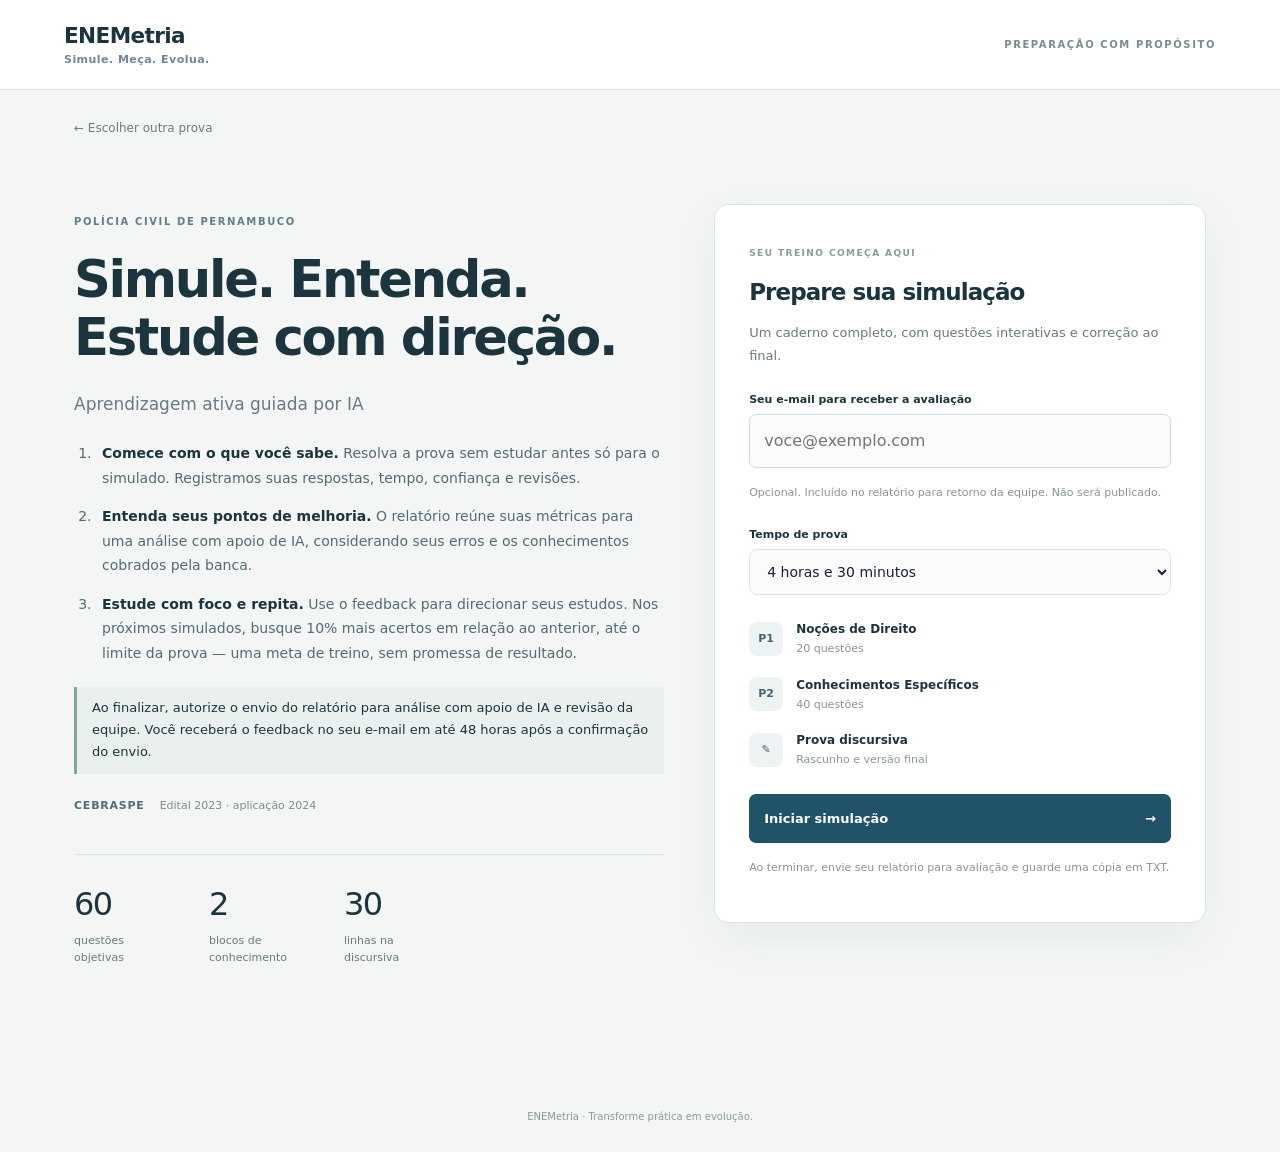
==== commit 550e2bd6: "Enable HTTPS report submission after verified Gmail delivery" ====
--- a/pcpe.html
+++ b/pcpe.html
@@ -11,7 +11,7 @@
   <a class="back" href="index.html">← Escolher outra prova</a>
   <section id="setup" class="setup-layout">
     <div class="intro"><p class="eyebrow">POLÍCIA CIVIL DE PERNAMBUCO</p><h1>Simule. Entenda.<br>Estude com direção.</h1><p class="intro-copy">Aprendizagem ativa guiada por IA</p><ol class="method-steps"><li><strong>Comece com o que você sabe.</strong> Resolva a prova sem estudar antes só para o simulado. Registramos suas respostas, tempo, confiança e revisões.</li><li><strong>Entenda seus pontos de melhoria.</strong> O relatório reúne suas métricas para uma análise com apoio de IA, considerando seus erros e os conhecimentos cobrados pela banca.</li><li><strong>Estude com foco e repita.</strong> Use o feedback para direcionar seus estudos. Nos próximos simulados, busque 10% mais acertos em relação ao anterior, até o limite da prova — uma meta de treino, sem promessa de resultado.</li></ol><p class="method-note" id="method-delivery">Ao terminar, baixe seu relatório completo. O recebimento de avaliações por e-mail está em preparação.</p><div class="exam-id"><span>CEBRASPE</span><span>Edital 2023 · aplicação 2024</span></div><div class="setup-facts"><div><strong>60</strong><span>questões objetivas</span></div><div><strong>2</strong><span>blocos de conhecimento</span></div><div><strong>30</strong><span>linhas na discursiva</span></div></div></div>
-    <div class="setup-card"><span class="step-label">SEU TREINO COMEÇA AQUI</span><h2>Prepare sua simulação</h2><p>Um caderno completo, com questões interativas e correção ao final.</p><label for="participant-email">Seu e-mail para receber a avaliação</label><input id="participant-email" type="email" maxlength="254" autocomplete="email" placeholder="voce@exemplo.com" aria-describedby="email-help"><p id="email-help" class="session-note">Opcional. Incluído no relatório para retorno da equipe. Não será publicado.</p><label for="duration">Tempo de prova</label><select id="duration"><option value="270">4 horas e 30 minutos</option><option value="300">5 horas</option></select><div class="setup-outline"><p><b>P1</b><span>Noções de Direito<small>20 questões</small></span></p><p><b>P2</b><span>Conhecimentos Específicos<small>40 questões</small></span></p><p><b>✎</b><span>Prova discursiva<small>Rascunho e versão final</small></span></p></div><button id="start" class="primary-action">Iniciar simulação <span>→</span></button><p class="session-note">As respostas ficam nesta sessão. Ao terminar, baixe seu relatório.</p></div>
+    <div class="setup-card"><span class="step-label">SEU TREINO COMEÇA AQUI</span><h2>Prepare sua simulação</h2><p>Um caderno completo, com questões interativas e correção ao final.</p><label for="participant-email">Seu e-mail para receber a avaliação</label><input id="participant-email" type="email" maxlength="254" autocomplete="email" placeholder="voce@exemplo.com" aria-describedby="email-help"><p id="email-help" class="session-note">Opcional. Incluído no relatório para retorno da equipe. Não será publicado.</p><label for="duration">Tempo de prova</label><select id="duration"><option value="270">4 horas e 30 minutos</option><option value="300">5 horas</option></select><div class="setup-outline"><p><b>P1</b><span>Noções de Direito<small>20 questões</small></span></p><p><b>P2</b><span>Conhecimentos Específicos<small>40 questões</small></span></p><p><b>✎</b><span>Prova discursiva<small>Rascunho e versão final</small></span></p></div><button id="start" class="primary-action">Iniciar simulação <span>→</span></button><p class="session-note">Ao terminar, envie seu relatório para avaliação e guarde uma cópia em TXT.</p></div>
   </section>
   <section id="exam" hidden>
     <div class="exam-heading"><div><p class="eyebrow">AGENTE DE POLÍCIA · PC PE</p><h1>Seu caderno de prova</h1></div><span class="exam-id">CEBRASPE · 2024</span></div>
@@ -34,6 +34,6 @@
 </dialog>
 <dialog id="essay-dialog" class="exam-dialog essay-dialog" aria-labelledby="essay-title"><div class="viewer-toolbar"><div><span class="viewer-label">PROVA DISCURSIVA</span><span id="essay-title"></span></div><div class="viewer-tools"><button id="pause-essay" class="toolbar-pause">Pausar</button><button id="close-essay" class="close-icon" aria-label="Fechar discursiva" title="Fechar discursiva">×</button></div></div><div class="paper-scroll"><article class="exam-paper"><div class="paper-masthead"><span>CEBRASPE · PC PE</span><span>ATÉ 30 LINHAS</span></div><details class="discursive-proposal" open><summary>Proposta da prova discursiva</summary><div id="discursive-text" class="reading"></div></details><label for="essay">Sua resposta</label><textarea id="essay" rows="18" placeholder="Comece a escrever aqui..."></textarea><p id="essay-count" class="muted"></p><p class="session-note">A quebra das linhas varia com a tela. Confira o limite de 30 linhas no formato definitivo. A redação é registrada para revisão, sem nota automática.</p></article></div></dialog>
 <dialog id="finish-dialog" class="finish-dialog" aria-labelledby="finish-title"><p class="eyebrow">CONCLUIR SIMULAÇÃO</p><h2 id="finish-title">Pronto para conferir seu desempenho?</h2><p id="finish-overview"></p><p class="muted">Ao finalizar, suas respostas serão comparadas com o gabarito preliminar.</p><div class="actions"><button id="cancel-finish" class="secondary">Voltar à prova</button><button id="confirm-finish">Finalizar e corrigir</button></div></dialog>
-<script src="exams/catalog.js?v=analysis1"></script><script src="exams/pcpe-agente-2024/definition.js?v=1.1.0"></script><script src="exams/pcpe-agente-2024/analysis.js?v=1.0.0"></script><script src="session-tracker.js?v=2.0.1"></script><script src="exam-report.js?v=2.0.1"></script><script src="report-delivery-config.js?v=1"></script><script src="pcpe.js?v=method1"></script>
+<script src="exams/catalog.js?v=analysis1"></script><script src="exams/pcpe-agente-2024/definition.js?v=1.1.0"></script><script src="exams/pcpe-agente-2024/analysis.js?v=1.0.0"></script><script src="session-tracker.js?v=2.0.1"></script><script src="exam-report.js?v=2.0.1"></script><script src="report-delivery-config.js?v=live1"></script><script src="pcpe.js?v=method1"></script>
 </body></html>
 
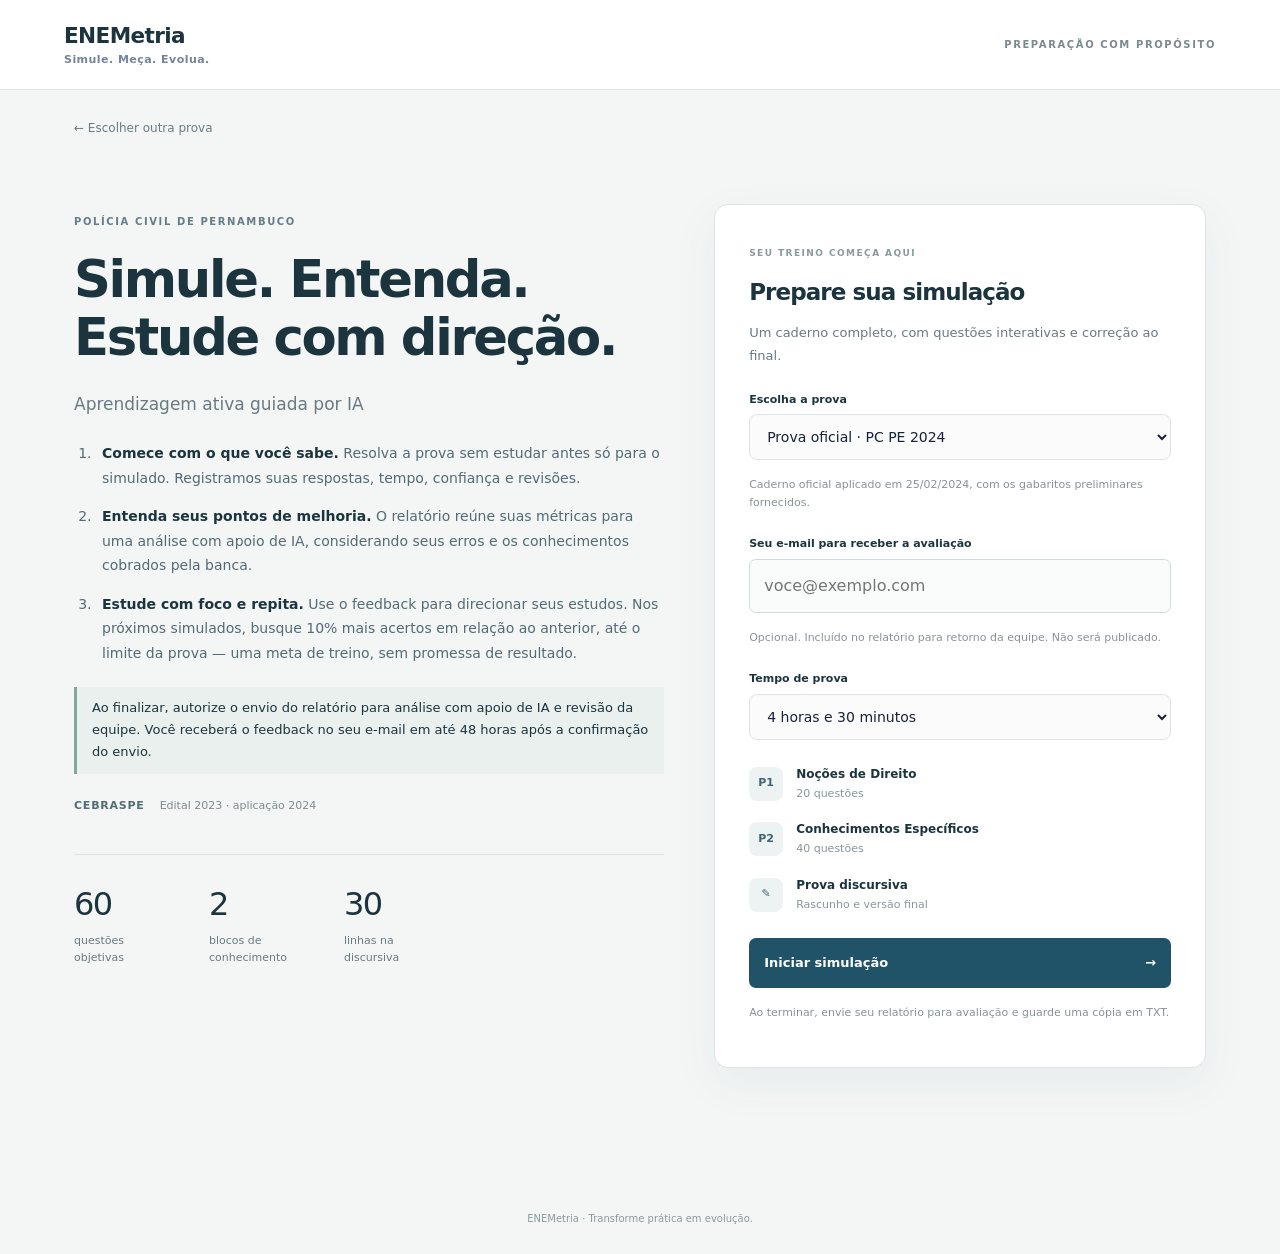
==== commit 8569d151: "Add PCPE authoral simulation with isolated grading and full reports" ====
--- a/pcpe.html
+++ b/pcpe.html
@@ -10,30 +10,30 @@
 <main class="shell">
   <a class="back" href="index.html">← Escolher outra prova</a>
   <section id="setup" class="setup-layout">
-    <div class="intro"><p class="eyebrow">POLÍCIA CIVIL DE PERNAMBUCO</p><h1>Simule. Entenda.<br>Estude com direção.</h1><p class="intro-copy">Aprendizagem ativa guiada por IA</p><ol class="method-steps"><li><strong>Comece com o que você sabe.</strong> Resolva a prova sem estudar antes só para o simulado. Registramos suas respostas, tempo, confiança e revisões.</li><li><strong>Entenda seus pontos de melhoria.</strong> O relatório reúne suas métricas para uma análise com apoio de IA, considerando seus erros e os conhecimentos cobrados pela banca.</li><li><strong>Estude com foco e repita.</strong> Use o feedback para direcionar seus estudos. Nos próximos simulados, busque 10% mais acertos em relação ao anterior, até o limite da prova — uma meta de treino, sem promessa de resultado.</li></ol><p class="method-note" id="method-delivery">Ao terminar, baixe seu relatório completo. O recebimento de avaliações por e-mail está em preparação.</p><div class="exam-id"><span>CEBRASPE</span><span>Edital 2023 · aplicação 2024</span></div><div class="setup-facts"><div><strong>60</strong><span>questões objetivas</span></div><div><strong>2</strong><span>blocos de conhecimento</span></div><div><strong>30</strong><span>linhas na discursiva</span></div></div></div>
-    <div class="setup-card"><span class="step-label">SEU TREINO COMEÇA AQUI</span><h2>Prepare sua simulação</h2><p>Um caderno completo, com questões interativas e correção ao final.</p><label for="participant-email">Seu e-mail para receber a avaliação</label><input id="participant-email" type="email" maxlength="254" autocomplete="email" placeholder="voce@exemplo.com" aria-describedby="email-help"><p id="email-help" class="session-note">Opcional. Incluído no relatório para retorno da equipe. Não será publicado.</p><label for="duration">Tempo de prova</label><select id="duration"><option value="270">4 horas e 30 minutos</option><option value="300">5 horas</option></select><div class="setup-outline"><p><b>P1</b><span>Noções de Direito<small>20 questões</small></span></p><p><b>P2</b><span>Conhecimentos Específicos<small>40 questões</small></span></p><p><b>✎</b><span>Prova discursiva<small>Rascunho e versão final</small></span></p></div><button id="start" class="primary-action">Iniciar simulação <span>→</span></button><p class="session-note">Ao terminar, envie seu relatório para avaliação e guarde uma cópia em TXT.</p></div>
+    <div class="intro"><p class="eyebrow">POLÍCIA CIVIL DE PERNAMBUCO</p><h1>Simule. Entenda.<br>Estude com direção.</h1><p class="intro-copy">Aprendizagem ativa guiada por IA</p><ol class="method-steps"><li><strong>Comece com o que você sabe.</strong> Resolva a prova sem estudar antes só para o simulado. Registramos suas respostas, tempo, confiança e revisões.</li><li><strong>Entenda seus pontos de melhoria.</strong> O relatório reúne suas métricas para uma análise com apoio de IA, considerando seus erros e os conhecimentos cobrados pela banca.</li><li><strong>Estude com foco e repita.</strong> Use o feedback para direcionar seus estudos. Nos próximos simulados, busque 10% mais acertos em relação ao anterior, até o limite da prova — uma meta de treino, sem promessa de resultado.</li></ol><p class="method-note" id="method-delivery">Ao terminar, baixe seu relatório completo. O recebimento de avaliações por e-mail está em preparação.</p><div class="exam-id"><span id="setup-board">CEBRASPE</span><span id="setup-edition">Edital 2023 · aplicação 2024</span></div><div class="setup-facts"><div><strong>60</strong><span>questões objetivas</span></div><div><strong>2</strong><span>blocos de conhecimento</span></div><div id="essay-fact"><strong>30</strong><span>linhas na discursiva</span></div></div></div>
+    <div class="setup-card"><span class="step-label">SEU TREINO COMEÇA AQUI</span><h2>Prepare sua simulação</h2><p>Um caderno completo, com questões interativas e correção ao final.</p><label for="exam-select">Escolha a prova</label><select id="exam-select" aria-describedby="exam-description"></select><p id="exam-description" class="session-note"></p><label for="participant-email">Seu e-mail para receber a avaliação</label><input id="participant-email" type="email" maxlength="254" autocomplete="email" placeholder="voce@exemplo.com" aria-describedby="email-help"><p id="email-help" class="session-note">Opcional. Incluído no relatório para retorno da equipe. Não será publicado.</p><label for="duration">Tempo de prova</label><select id="duration"><option value="270">4 horas e 30 minutos</option><option value="300">5 horas</option></select><div class="setup-outline"><p><b>P1</b><span>Noções de Direito<small>20 questões</small></span></p><p><b>P2</b><span>Conhecimentos Específicos<small>40 questões</small></span></p><p id="essay-outline"><b>✎</b><span>Prova discursiva<small>Rascunho e versão final</small></span></p></div><button id="start" class="primary-action">Iniciar simulação <span>→</span></button><p class="session-note">Ao terminar, envie seu relatório para avaliação e guarde uma cópia em TXT.</p></div>
   </section>
   <section id="exam" hidden>
-    <div class="exam-heading"><div><p class="eyebrow">AGENTE DE POLÍCIA · PC PE</p><h1>Seu caderno de prova</h1></div><span class="exam-id">CEBRASPE · 2024</span></div>
+    <div class="exam-heading"><div><p class="eyebrow">AGENTE DE POLÍCIA · PC PE</p><h1>Seu caderno de prova</h1></div><span id="exam-edition" class="exam-id">CEBRASPE · 2024</span></div>
     <div class="test-head"><div class="clock-group"><div><span>TEMPO DECORRIDO</span><strong id="elapsed">00:00:00</strong></div><div><span>TEMPO RESTANTE</span><strong id="remaining">04:30:00</strong></div></div><div class="actions"><button id="pause" class="secondary">Pausar</button><button id="finish">Finalizar prova</button></div></div>
     <p id="paused" class="pause-notice" hidden>Simulação pausada. Retome quando estiver pronto.</p>
     <div id="workspace"><div id="stats" class="stats-grid" aria-live="off"></div><div id="area-times" class="area-times"></div>
       <section class="block-card"><div class="block-heading"><span class="block-number">P1</span><div><h2>Noções de Direito</h2><p>Questões 01–20</p></div><span id="p1-progress" class="block-progress">0 de 20</span></div><div id="p1"></div></section>
       <section class="block-card"><div class="block-heading"><span class="block-number">P2</span><div><h2>Conhecimentos Específicos</h2><p>Questões 21–60</p></div><span id="p2-progress" class="block-progress">0 de 40</span></div><div id="p2"></div></section>
       <div class="legend"><span><i class="legend-unseen"></i>Não visitada</span><span><i class="legend-answered"></i>Respondida</span><span><i class="legend-skipped"></i>Pulada</span></div>
-      <section class="essay-card"><div><p class="eyebrow">PROVA DISCURSIVA</p><h2>Integração dos sistemas de informação em segurança pública</h2><p>Organize suas ideias no rascunho e redija sua versão final.</p></div><div class="actions"><button id="draft" class="secondary">Abrir rascunho</button><button id="final-text">Abrir versão final</button></div></section>
+      <section id="essay-card" class="essay-card"><div><p class="eyebrow">PROVA DISCURSIVA</p><h2>Integração dos sistemas de informação em segurança pública</h2><p>Organize suas ideias no rascunho e redija sua versão final.</p></div><div class="actions"><button id="draft" class="secondary">Abrir rascunho</button><button id="final-text">Abrir versão final</button></div></section>
     </div>
   </section>
-  <section id="results" hidden><div class="result-heading"><p class="eyebrow">CADA SIMULAÇÃO É UM PASSO ADIANTE</p><h1>Seu desempenho, em perspectiva.</h1><p id="summary"></p><p class="key-note">Correção pelo gabarito oficial <strong>preliminar</strong> fornecido · aplicação em 25/02/2024.</p></div><div id="score-cards" class="score-cards"></div><section class="block-card"><h2>Desempenho por disciplina</h2><div id="subject-results" class="table-scroll"></div></section><section class="block-card"><h2>Sua estratégia de prova</h2><div id="strategy"></div></section><section class="block-card"><h2>Revisões e decisões de pular</h2><div id="trace-summary"></div></section><section class="block-card"><h2>Revisão das questões</h2><p class="muted">Compare sua resposta com o gabarito preliminar e observe seu tempo e confiança.</p><div id="question-results" class="table-scroll"></div></section><details class="report-details"><summary>Consultar gabarito preliminar utilizado</summary><div id="answer-key" class="answer-key"></div></details><p class="session-note">O relatório completo inclui, ao final, o perfil pedagógico das 60 questões para análise por IA: dificuldade estimada, conhecimentos, ritmo, interpretação e foco de estudo.</p><section class="block-card" id="delivery-card"><h2>Receba sua avaliação</h2><p id="delivery-description">O envio por e-mail está em preparação. Baixe o relatório para preservar sua simulação.</p><label for="result-email">Seu e-mail</label><input id="result-email" type="email" maxlength="254" autocomplete="email" placeholder="voce@exemplo.com"><label class="delivery-consent"><input id="delivery-consent" type="checkbox"> Autorizo o envio do meu relatório, incluindo respostas, métricas e discursiva, à equipe para análise com apoio de IA e retorno no meu e-mail.</label><button id="send-report" disabled>Enviar relatório para análise</button><p id="delivery-status" role="status" aria-live="polite"></p></section><div class="results-actions"><button id="download">Baixar relatório completo · TXT</button><button id="again" class="secondary">Nova simulação</button></div></section>
+  <section id="results" hidden><div class="result-heading"><p class="eyebrow">CADA SIMULAÇÃO É UM PASSO ADIANTE</p><h1>Seu desempenho, em perspectiva.</h1><p id="summary"></p><p id="key-note" class="key-note">Correção pelo gabarito oficial <strong>preliminar</strong> fornecido · aplicação em 25/02/2024.</p></div><div id="score-cards" class="score-cards"></div><section class="block-card"><h2>Desempenho por disciplina</h2><div id="subject-results" class="table-scroll"></div></section><section class="block-card"><h2>Sua estratégia de prova</h2><div id="strategy"></div></section><section class="block-card"><h2>Revisões e decisões de pular</h2><div id="trace-summary"></div></section><section class="block-card"><h2>Revisão das questões</h2><p id="key-review" class="muted">Compare sua resposta com o gabarito preliminar e observe seu tempo e confiança.</p><div id="question-results" class="table-scroll"></div></section><details class="report-details"><summary id="key-summary">Consultar gabarito preliminar utilizado</summary><div id="answer-key" class="answer-key"></div></details><p class="session-note">O relatório completo inclui, ao final, o perfil pedagógico das 60 questões para análise por IA: dificuldade estimada, conhecimentos, ritmo, interpretação e foco de estudo.</p><section class="block-card" id="delivery-card"><h2>Receba sua avaliação</h2><p id="delivery-description">O envio por e-mail está em preparação. Baixe o relatório para preservar sua simulação.</p><label for="result-email">Seu e-mail</label><input id="result-email" type="email" maxlength="254" autocomplete="email" placeholder="voce@exemplo.com"><label class="delivery-consent"><input id="delivery-consent" type="checkbox"> Autorizo o envio do meu relatório, incluindo respostas, métricas e discursiva, à equipe para análise com apoio de IA e retorno no meu e-mail.</label><button id="send-report" disabled>Enviar relatório para análise</button><p id="delivery-status" role="status" aria-live="polite"></p></section><div class="results-actions"><button id="download">Baixar relatório completo · TXT</button><button id="again" class="secondary">Nova simulação</button></div></section>
 </main>
 <footer>ENEMetria · Transforme prática em evolução.</footer>
 <dialog id="question-dialog" class="exam-dialog" aria-labelledby="question-title">
   <div class="viewer-toolbar"><div><span class="viewer-label">CADERNO DE PROVA</span><span id="question-subject"></span></div><div class="viewer-tools"><span id="question-time">00:00</span><button id="pause-question" class="toolbar-pause" aria-label="Pausar prova">Pausar</button><button id="close-question" class="close-icon" aria-label="Fechar questão" title="Fechar questão">×</button></div></div>
-  <div id="question-scroll" class="paper-scroll"><article class="exam-paper"><div class="paper-masthead"><span>CEBRASPE · PC PE</span><span>AGENTE DE POLÍCIA · 2024</span></div><div id="context" class="paper-context"></div><div class="question-heading"><h2 id="question-title" tabindex="-1"></h2><span id="question-block"></span></div><div id="figure"></div><div id="prompt" class="reading"></div><div id="alternatives" role="group" aria-label="Alternativas"></div></article></div>
+  <div id="question-scroll" class="paper-scroll"><article class="exam-paper"><div class="paper-masthead"><span id="paper-board">CEBRASPE · PC PE</span><span id="paper-edition">AGENTE DE POLÍCIA · 2024</span></div><div id="context" class="paper-context"></div><div class="question-heading"><h2 id="question-title" tabindex="-1"></h2><span id="question-block"></span></div><div id="figure"></div><div id="prompt" class="reading"></div><div id="alternatives" role="group" aria-label="Alternativas"></div></article></div>
   <div class="response-footer"><div id="confidence" hidden><div class="confidence-caption"><strong>Qual é seu nível de confiança?</strong><span>1 · muito baixa &nbsp; / &nbsp; 5 · muito alta</span></div><div id="confidence-buttons" class="confidence-options" role="group" aria-label="Nível de confiança"></div></div><p id="confidence-warning" class="confidence-warning" role="alert" hidden></p><p id="saved" class="saved-status" role="status">Selecione uma alternativa ou feche a questão para pulá-la.</p></div>
 </dialog>
 <dialog id="essay-dialog" class="exam-dialog essay-dialog" aria-labelledby="essay-title"><div class="viewer-toolbar"><div><span class="viewer-label">PROVA DISCURSIVA</span><span id="essay-title"></span></div><div class="viewer-tools"><button id="pause-essay" class="toolbar-pause">Pausar</button><button id="close-essay" class="close-icon" aria-label="Fechar discursiva" title="Fechar discursiva">×</button></div></div><div class="paper-scroll"><article class="exam-paper"><div class="paper-masthead"><span>CEBRASPE · PC PE</span><span>ATÉ 30 LINHAS</span></div><details class="discursive-proposal" open><summary>Proposta da prova discursiva</summary><div id="discursive-text" class="reading"></div></details><label for="essay">Sua resposta</label><textarea id="essay" rows="18" placeholder="Comece a escrever aqui..."></textarea><p id="essay-count" class="muted"></p><p class="session-note">A quebra das linhas varia com a tela. Confira o limite de 30 linhas no formato definitivo. A redação é registrada para revisão, sem nota automática.</p></article></div></dialog>
-<dialog id="finish-dialog" class="finish-dialog" aria-labelledby="finish-title"><p class="eyebrow">CONCLUIR SIMULAÇÃO</p><h2 id="finish-title">Pronto para conferir seu desempenho?</h2><p id="finish-overview"></p><p class="muted">Ao finalizar, suas respostas serão comparadas com o gabarito preliminar.</p><div class="actions"><button id="cancel-finish" class="secondary">Voltar à prova</button><button id="confirm-finish">Finalizar e corrigir</button></div></dialog>
-<script src="exams/catalog.js?v=analysis1"></script><script src="exams/pcpe-agente-2024/definition.js?v=1.1.0"></script><script src="exams/pcpe-agente-2024/analysis.js?v=1.0.0"></script><script src="session-tracker.js?v=2.0.1"></script><script src="exam-report.js?v=2.0.1"></script><script src="report-delivery-config.js?v=live1"></script><script src="pcpe.js?v=method1"></script>
+<dialog id="finish-dialog" class="finish-dialog" aria-labelledby="finish-title"><p class="eyebrow">CONCLUIR SIMULAÇÃO</p><h2 id="finish-title">Pronto para conferir seu desempenho?</h2><p id="finish-overview"></p><p id="finish-key-note" class="muted">Ao finalizar, suas respostas serão comparadas com o gabarito preliminar.</p><div class="actions"><button id="cancel-finish" class="secondary">Voltar à prova</button><button id="confirm-finish">Finalizar e corrigir</button></div></dialog>
+<script src="exams/catalog.js?v=autoral1"></script><script src="exams/pcpe-agente-2024/definition.js?v=1.1.0"></script><script src="exams/pcpe-agente-2024/analysis.js?v=1.0.0"></script><script src="exams/pcpe-agente-autoral-01/definition.js?v=1.0.0"></script><script src="exams/pcpe-agente-autoral-01/analysis.js?v=1.0.0"></script><script src="pcpe-selection.js?v=autoral1"></script><script src="session-tracker.js?v=2.0.1"></script><script src="exam-report.js?v=autoral1"></script><script src="report-delivery-config.js?v=live1"></script><script src="pcpe.js?v=autoral1"></script>
 </body></html>
 
